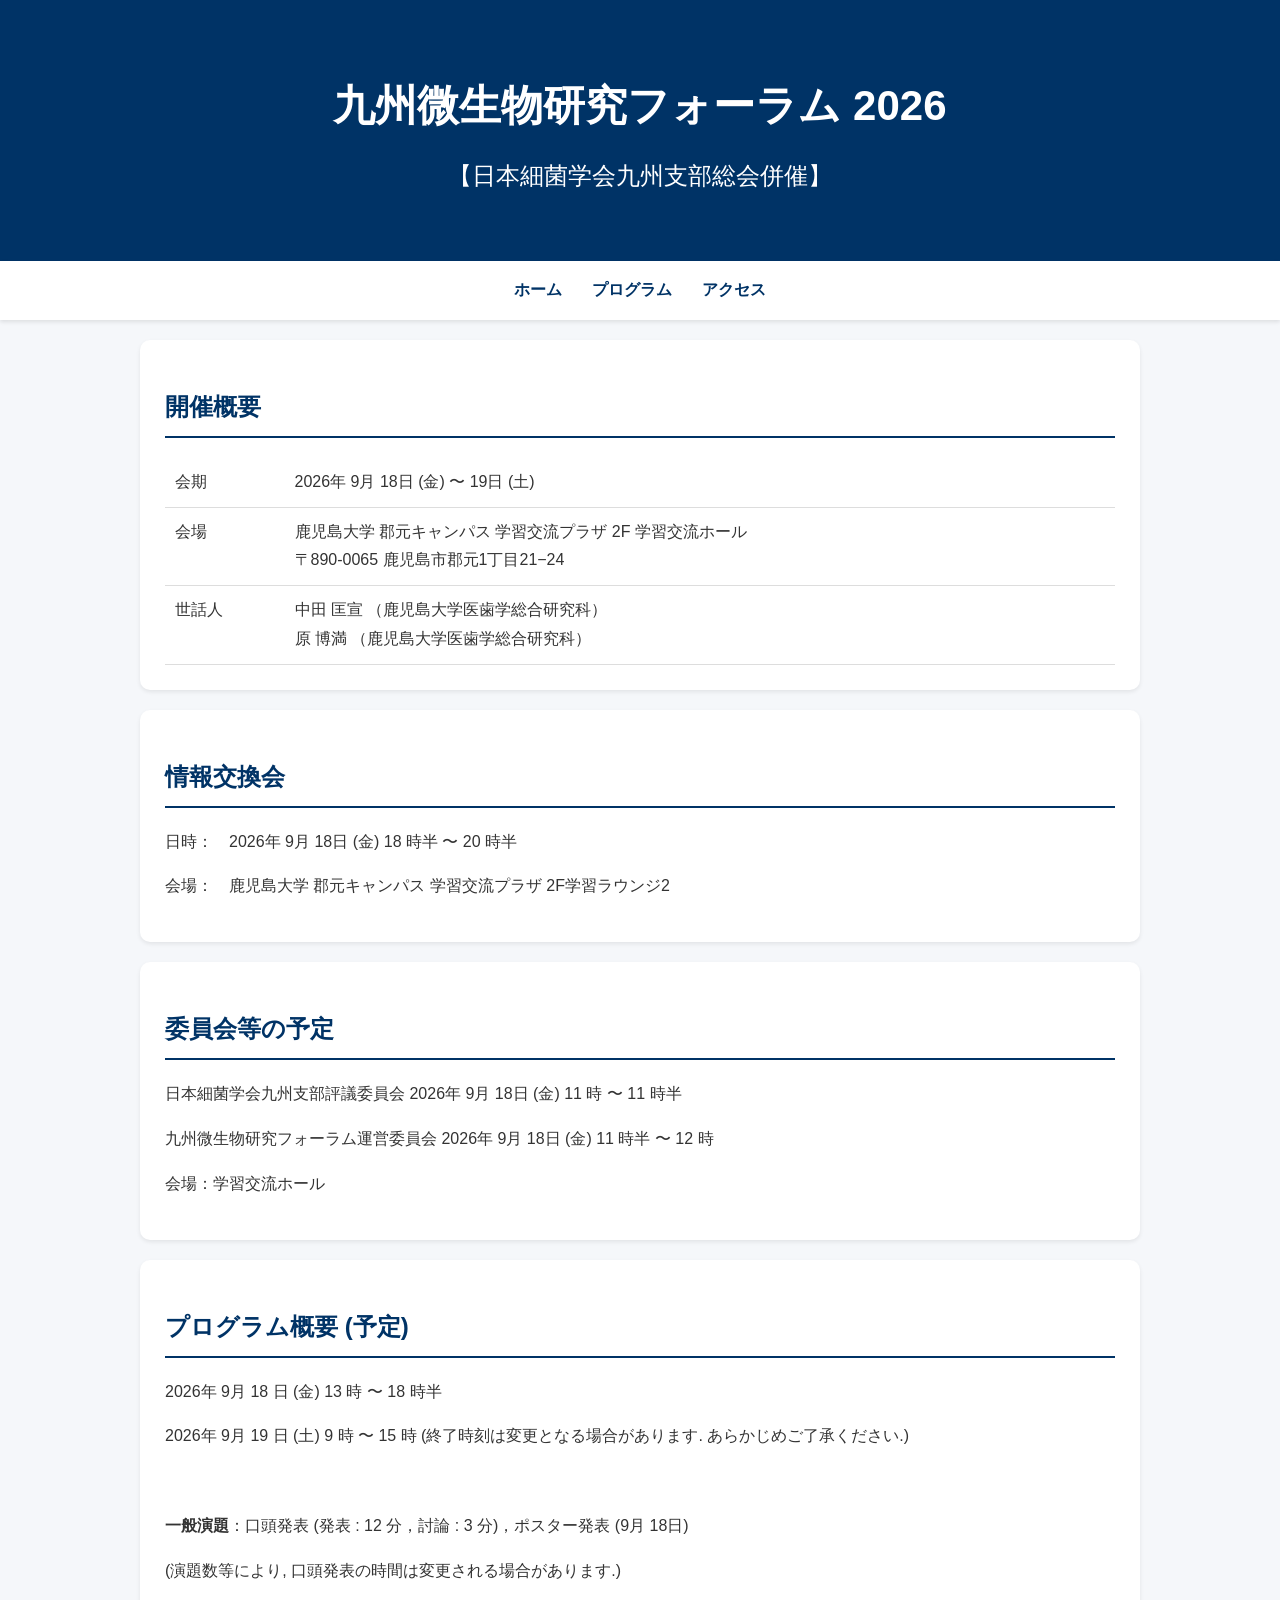
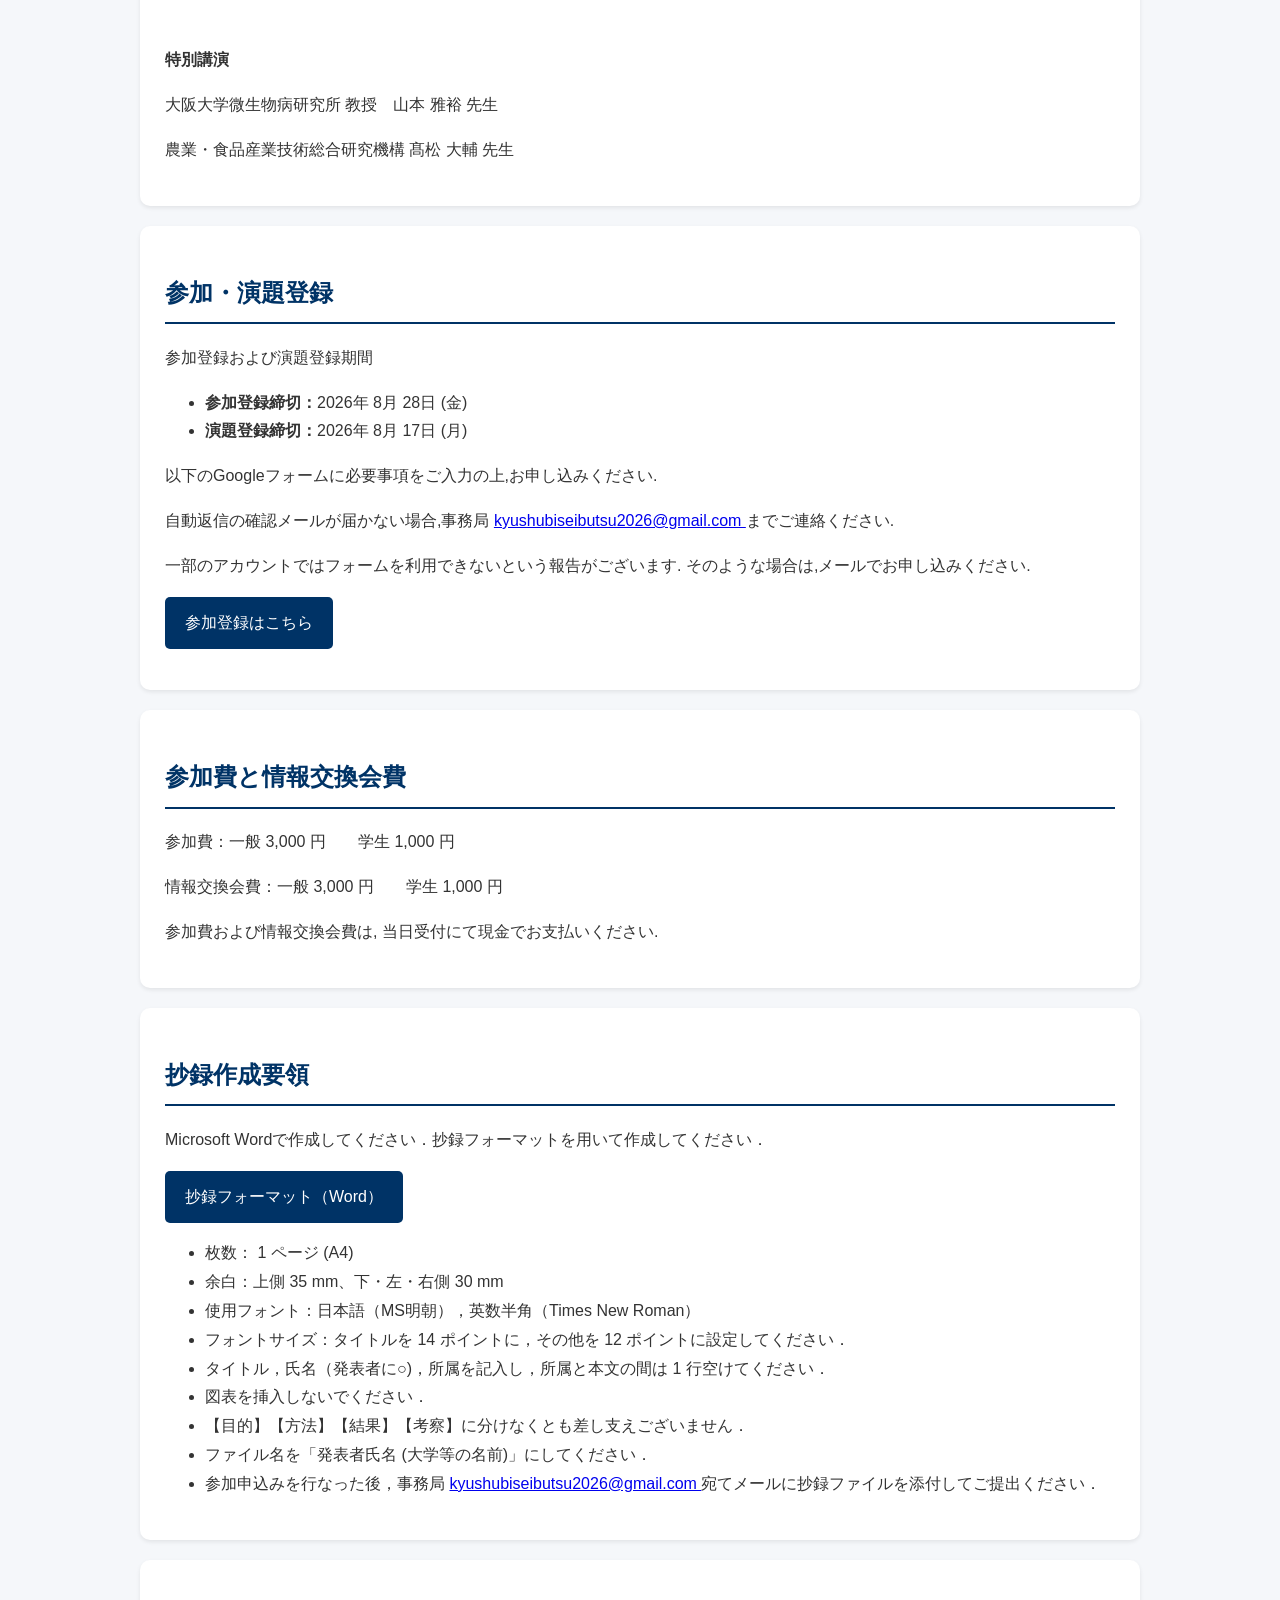
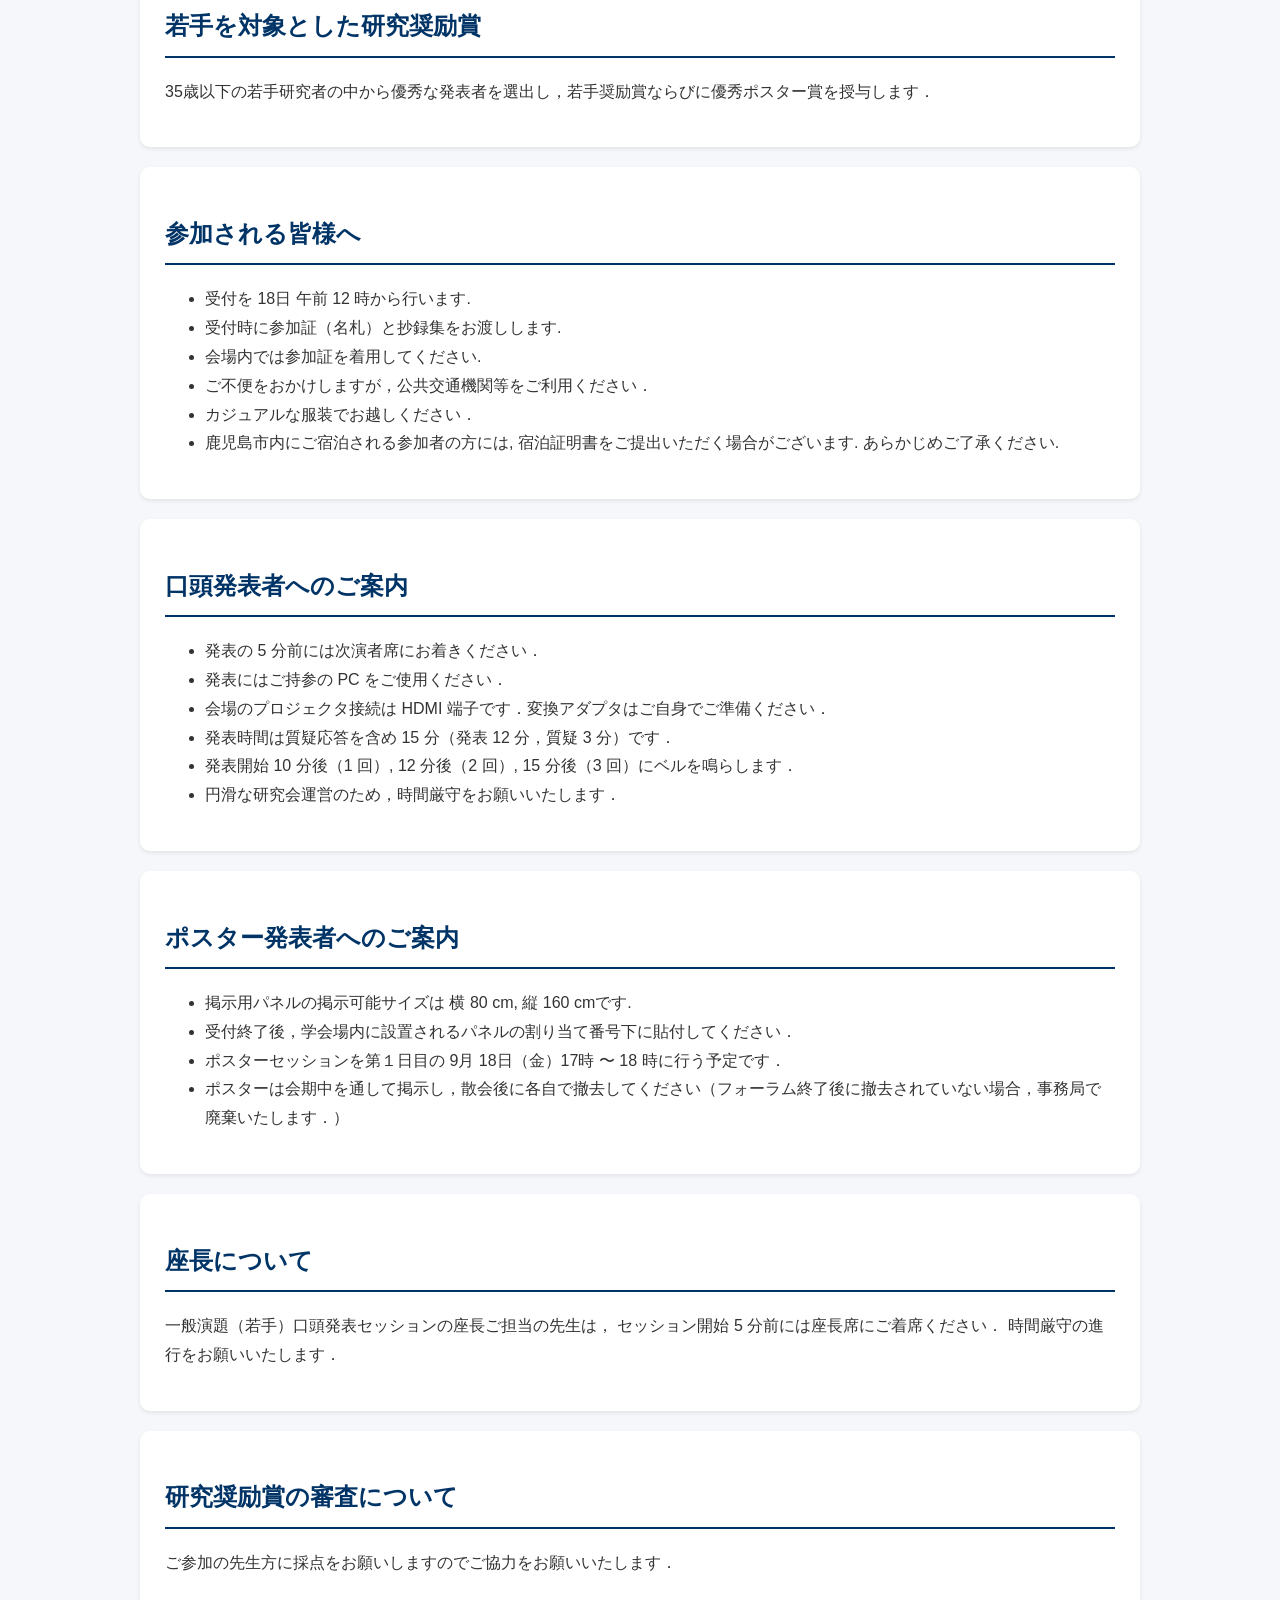
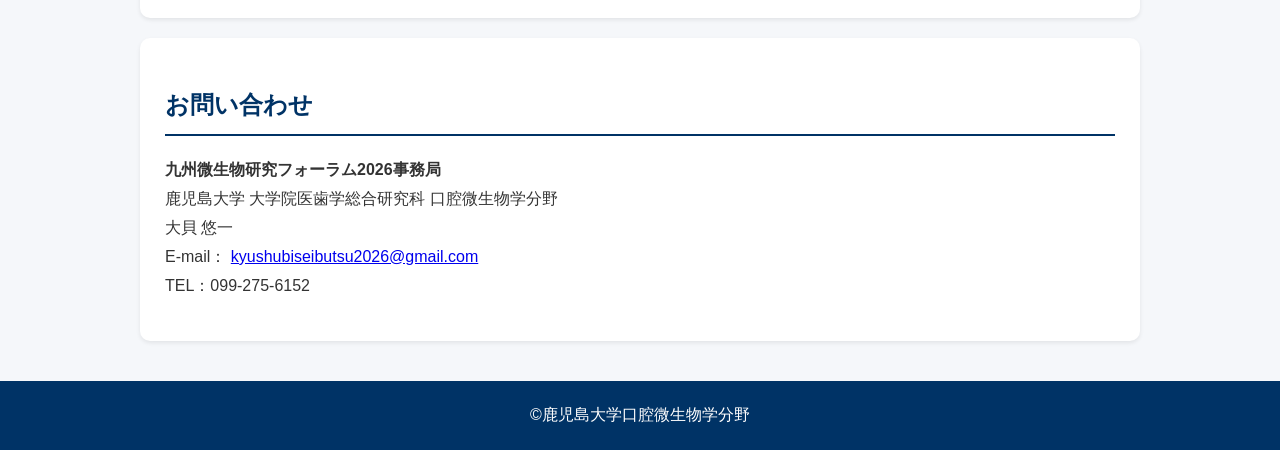
==== index.html @ f1954477 "Update index.html" ====
<!DOCTYPE html><html lang='ja'><head><meta charset='UTF-8'><meta name='viewport' content='width=device-width, initial-scale=1'><title>【九州微生物研究フォーラム 2026】</title><link rel='stylesheet' href='style.css'></head><body><header><h1>九州微生物研究フォーラム 2026</h1><p>【日本細菌学会九州支部総会併催】</p></header><nav><a href='index.html'>ホーム</a><a href="program.pdf" target="_blank">プログラム</a><a href="access.html">アクセス</a></nav><div class='container'><section><h2>開催概要</h2><table><tr><td>会期</td><td>2026年 9月 18日 (金) 〜 19日 (土)</td></tr><tr><td>会場</td><td>鹿児島大学 郡元キャンパス 学習交流プラザ 2F 学習交流ホール<br>
    〒890-0065 鹿児島市郡元1丁目21−24</td></tr><tr>
    <td>世話人</td>
    <td>
        中田 匡宣 （鹿児島大学医歯学総合研究科）<br>
        原 博満 （鹿児島大学医歯学総合研究科）
    </td>
</tr></table></section> 
    
        <section>

<h2>情報交換会</h2>

<p>日時：　2026年 9月 18日 (金) 18 時半 〜 20 時半<p>
<p>会場：　鹿児島大学 郡元キャンパス 学習交流プラザ 2F学習ラウンジ2<p>
</a>
</p>

</section>

    <section>

<h2>委員会等の予定</h2>

<p>⽇本細菌学会九州⽀部評議委員会		2026年 9月 18日 (金) 11 時 〜 11 時半<p>
<p>九州微⽣物研究フォーラム運営委員会	2026年 9月 18日 (金) 11 時半 〜 12 時<p>
<p>会場：学習交流ホール<p>
</a>
</p>

</section>
 <section>

<h2>プログラム概要 (予定)</h2>

<p>2026年 9月 18 日 (金) 13 時 〜 18 時半<p>
<p>2026年 9月 19 日 (土)  9 時 〜 15 時 (終了時刻は変更となる場合があります. あらかじめご了承ください.)<p>
<br>
<p><strong>一般演題</strong>：⼝頭発表 (発表 : 12 分，討論 : 3 分)，ポスター発表 (9月 18日)<p>
<p>(演題数等により, 口頭発表の時間は変更される場合があります.)<p>
<br>
<p><strong>特別講演</strong><p>
<p>大阪⼤学微生物病研究所 教授　山本 雅裕 先生<p>
<p>農業・食品産業技術総合研究機構 髙松 大輔 先生<p>

</a>
</p>

</section>
    
<section>

        
<h2>参加・演題登録</h2>

<p>
参加登録および演題登録期間
</p>

<ul>
<li><strong>参加登録締切：</strong>2026年 8月 28日 (金)</li>
<li><strong>演題登録締切：</strong>2026年 8月 17日 (月)</li>
</ul>
<p>以下のGoogleフォームに必要事項をご入力の上,お申し込みください.</p>

<p>
自動返信の確認メールが届かない場合,事務局
<a href="mailto:kyushubiseibutsu2026@gmail.com">
kyushubiseibutsu2026@gmail.com
</a>
までご連絡ください.
</p>

<p>
一部のアカウントではフォームを利用できないという報告がございます.
そのような場合は,メールでお申し込みください.
</p>

<p>
<a class="button"
href="https://docs.google.com/forms/d/e/1FAIpQLSeAjOQt9q2JdLHjwe0uo69I0bafRAkmYqGtOUrMyiqI8E81Ig/viewform?usp=header"
target="_blank">
参加登録はこちら
</a>

&nbsp;&nbsp;

</p>


</section>

     <section>

<h2>参加費と情報交換会費</h2>

<p>参加費：一般 3,000 円　　学生 1,000 円<p>
<p>情報交換会費：一般 3,000 円　　学生 1,000 円<p>
<p>参加費および情報交換会費は, 当日受付にて現金でお支払いください.<p>
</a>
</p>

</section>
          <section>

<h2>抄録作成要領</h2>

<p>
Microsoft Wordで作成してください．抄録フォーマットを用いて作成してください．
</p>
<a class="button"
href="Abstract.docx"
target="_blank">
抄録フォーマット（Word）
</a>
</p>
<ul>
<li>枚数： 1 ページ (A4)</li>
<li>余白：上側 35 mm、下・左・右側 30 mm</li>
<li>使用フォント：日本語（MS明朝），英数半角（Times New Roman）</li>
<li>フォントサイズ：タイトルを 14 ポイントに，その他を 12 ポイントに設定してください．</li>
<li>タイトル，氏名（発表者に○)，所属を記入し，所属と本文の間は 1 行空けてください．</li>
<li>図表を挿入しないでください．</li>
<li>【目的】【方法】【結果】【考察】に分けなくとも差し支えございません．</li>
<li>ファイル名を「発表者氏名 (大学等の名前)」にしてください．</li>
<li>参加申込みを行なった後，事務局 <a href="mailto:kyushubiseibutsu2026@gmail.com">
kyushubiseibutsu2026@gmail.com
</a> 宛てメールに抄録ファイルを添付してご提出ください．</li>
</ul>

</a>
</p>

</section>

      <section>
<h2>若手を対象とした研究奨励賞</h2>

<p>35歳以下の若手研究者の中から優秀な発表者を選出し，若手奨励賞ならびに優秀ポスター賞を授与します．<p>
</a>
</p>

</section>
<section>

<h2>参加される皆様へ</h2>

<ul>
<li>受付を 18日 午前 12 時から行います.</li>
<li>受付時に参加証（名札）と抄録集をお渡しします.</li>
<li>会場内では参加証を着用してください.</li>
<li>ご不便をおかけしますが，公共交通機関等をご利用ください．</li>
<li>カジュアルな服装でお越しください．</li>
<li>鹿児島市内にご宿泊される参加者の方には, 宿泊証明書をご提出いただく場合がございます. あらかじめご了承ください.</li>
</ul>

</section>   

<section>

<h2>口頭発表者へのご案内</h2>

<ul>
<li>発表の 5 分前には次演者席にお着きください．</li>
<li>発表にはご持参の PC をご使用ください．</li>
<li>会場のプロジェクタ接続は HDMI 端子です．変換アダプタはご自身でご準備ください．</li>
<li>発表時間は質疑応答を含め 15 分（発表 12 分，質疑 3 分）です．</li>
<li>発表開始 10 分後（1 回）, 12 分後（2 回）, 15 分後（3 回）にベルを鳴らします．</li>
<li>円滑な研究会運営のため，時間厳守をお願いいたします．</li>
</ul>

</section> 
    
<section>

<h2>ポスター発表者へのご案内</h2>

<ul>
<li>掲示用パネルの掲示可能サイズは 横 80 cm, 縦 160 cmです.</li>
<li>受付終了後，学会場内に設置されるパネルの割り当て番号下に貼付してください．</li>
<li>ポスターセッションを第１日目の 9月 18日（金）17時 〜 18 時に行う予定です．</li>
<li>ポスターは会期中を通して掲示し，散会後に各自で撤去してください（フォーラム終了後に撤去されていない場合，事務局で廃棄いたします．）</li>
</ul>

</section> 
  <section>
<h2>座長について</h2>

<p>一般演題（若手）口頭発表セッションの座長ご担当の先生は，
セッション開始 5 分前には座長席にご着席ください．
時間厳守の進行をお願いいたします．
<p>
</a>
</p>   
</section>
    
<section>
<h2>研究奨励賞の審査について</h2>

<p>ご参加の先生方に採点をお願いしますのでご協力をお願いいたします．
<p>
</a>
</p>   
</section>

<section>
<h2>お問い合わせ</h2>

<p>
<strong>九州微生物研究フォーラム2026事務局</strong><br>
鹿児島大学 大学院医歯学総合研究科 口腔微生物学分野<br>
大貝 悠一<br>
E-mail：
<a href="mailto:kyushubiseibutsu2026@gmail.com">
kyushubiseibutsu2026@gmail.com
</a><br>
TEL：099-275-6152
</p>

</section>
</p></section></div><footer>©鹿児島大学口腔微生物学分野</footer></body></html>
---- style.css ----
body{
    font-family: "Yu Gothic", sans-serif;
    margin:0;
    background:#f5f7fa;
    color:#333;
    line-height:1.8;
}
header{background:#003366;color:white;padding:40px 20px;text-align:center;}
header h1{
    font-size:42px;
    margin-bottom:10px;
}

header p{
    font-size:24px;
    margin-top:0;
}
nav{background:white;text-align:center;padding:15px;box-shadow:0 2px 4px rgba(0,0,0,0.1);}
nav a{margin:0 15px;text-decoration:none;color:#003366;font-weight:bold;}
.container{max-width:1000px;margin:auto;padding:20px;}
section{background:white;padding:25px;margin-bottom:20px;border-radius:10px;box-shadow:0 2px 4px rgba(0,0,0,0.08);}
h2{color:#003366;border-bottom:2px solid #003366;padding-bottom:8px;}
.button{display:inline-block;background:#003366;color:white;padding:12px 20px;text-decoration:none;border-radius:5px;}
table{width:100%;border-collapse:collapse;}
td{padding:10px;border-bottom:1px solid #ddd;vertical-align: top;}
footer{background:#003366;color:white;text-align:center;padding:20px;}
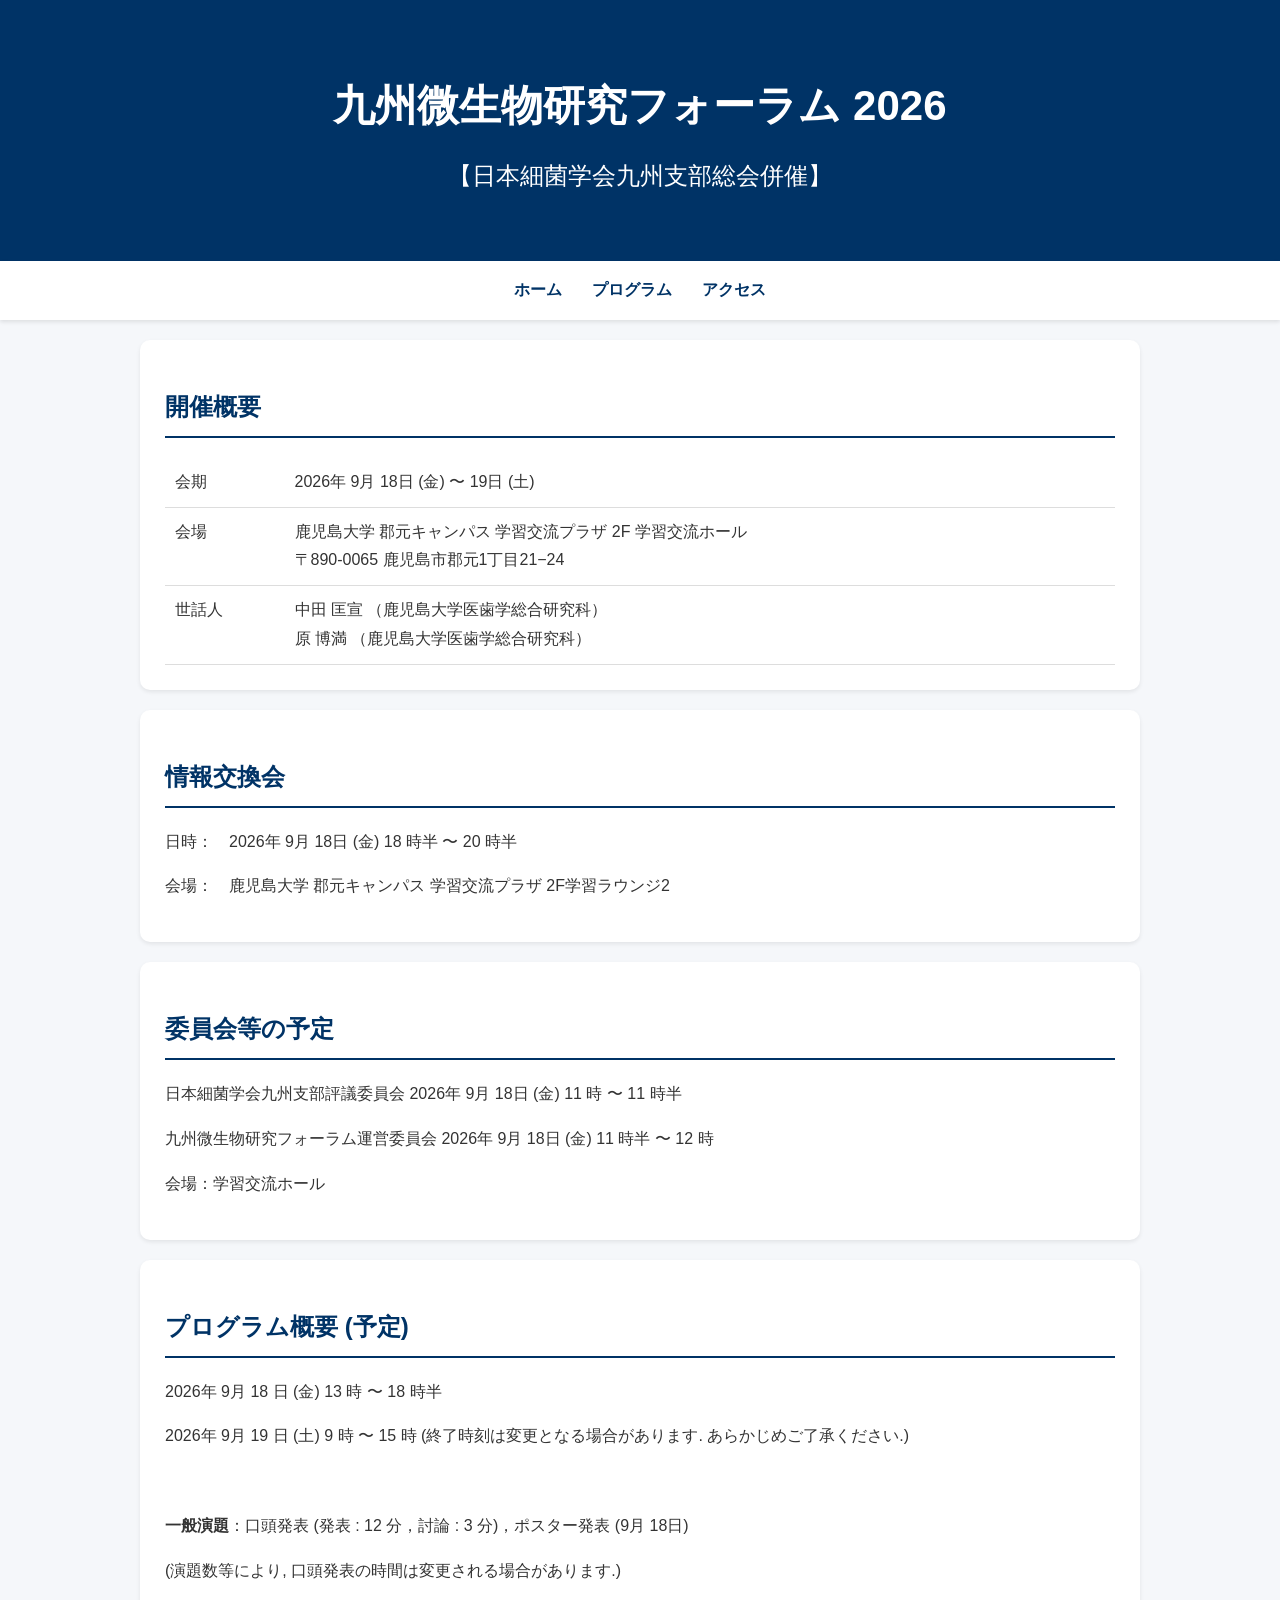
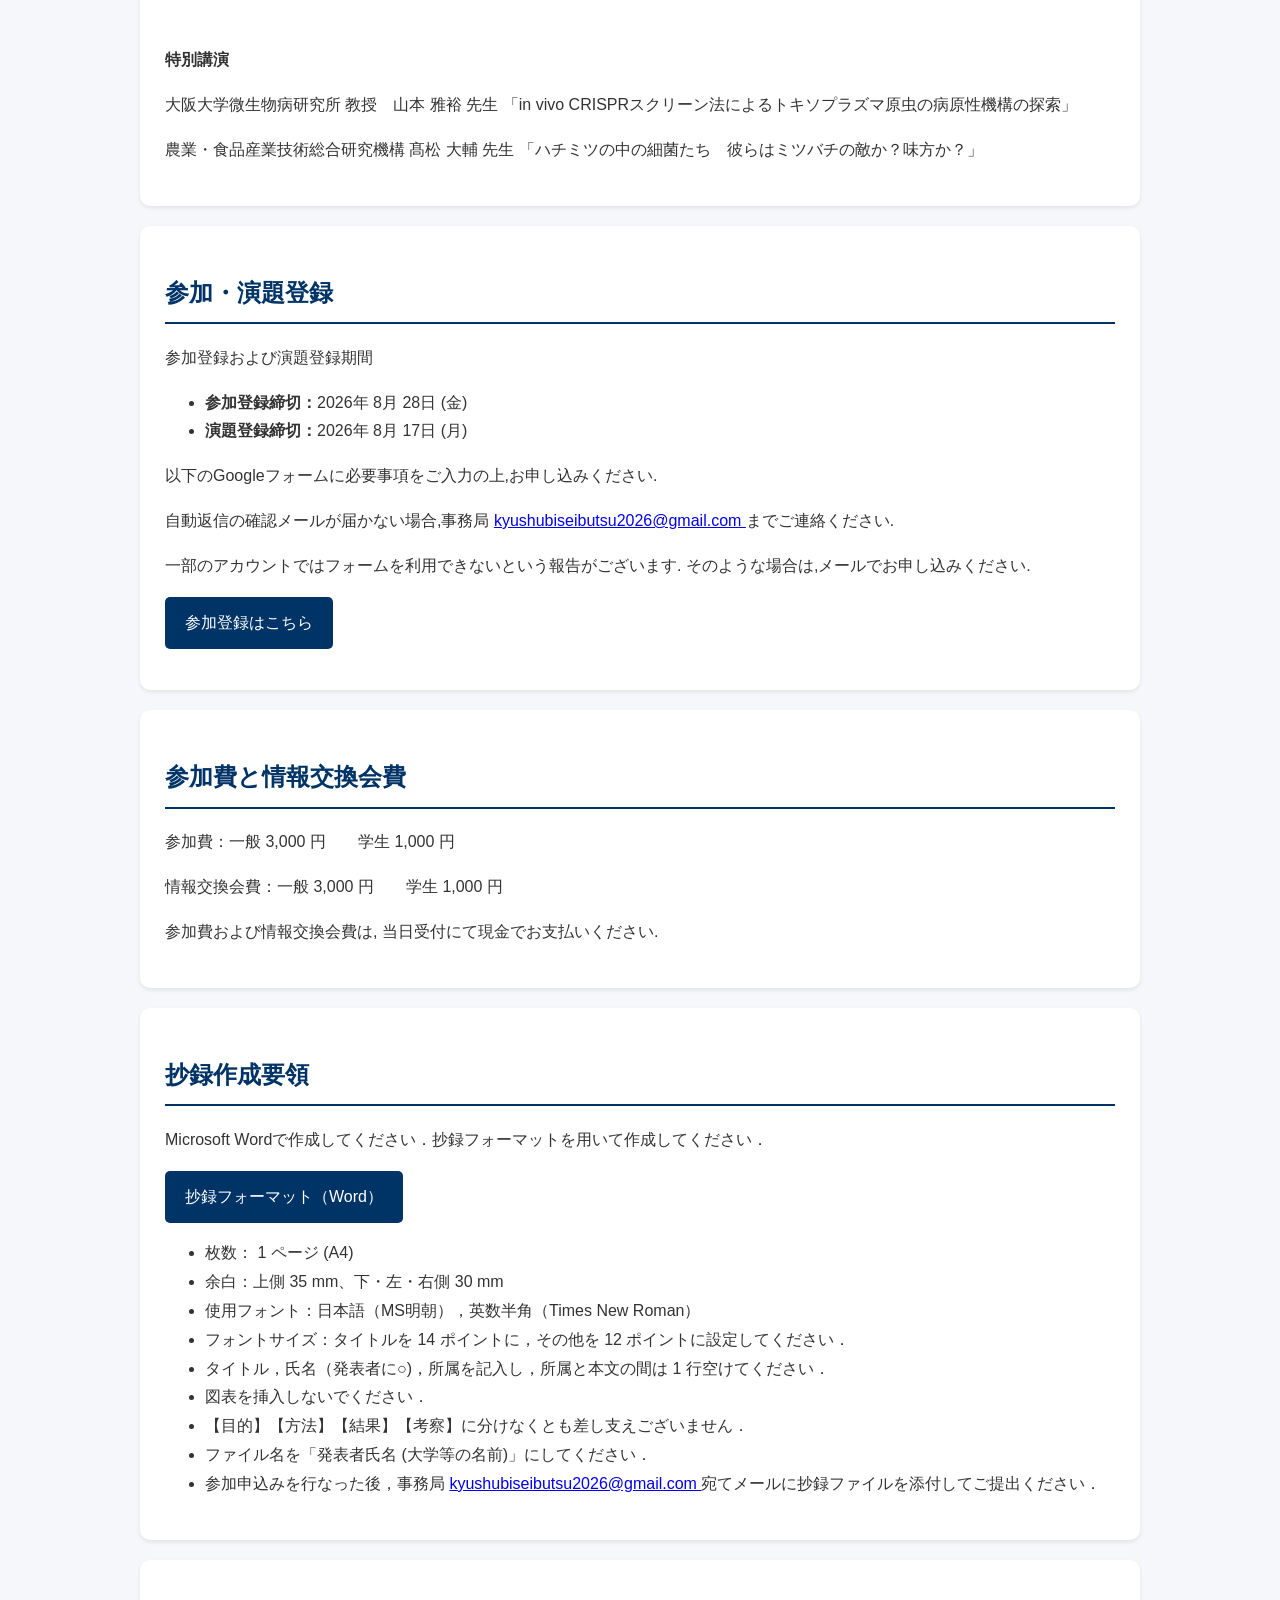
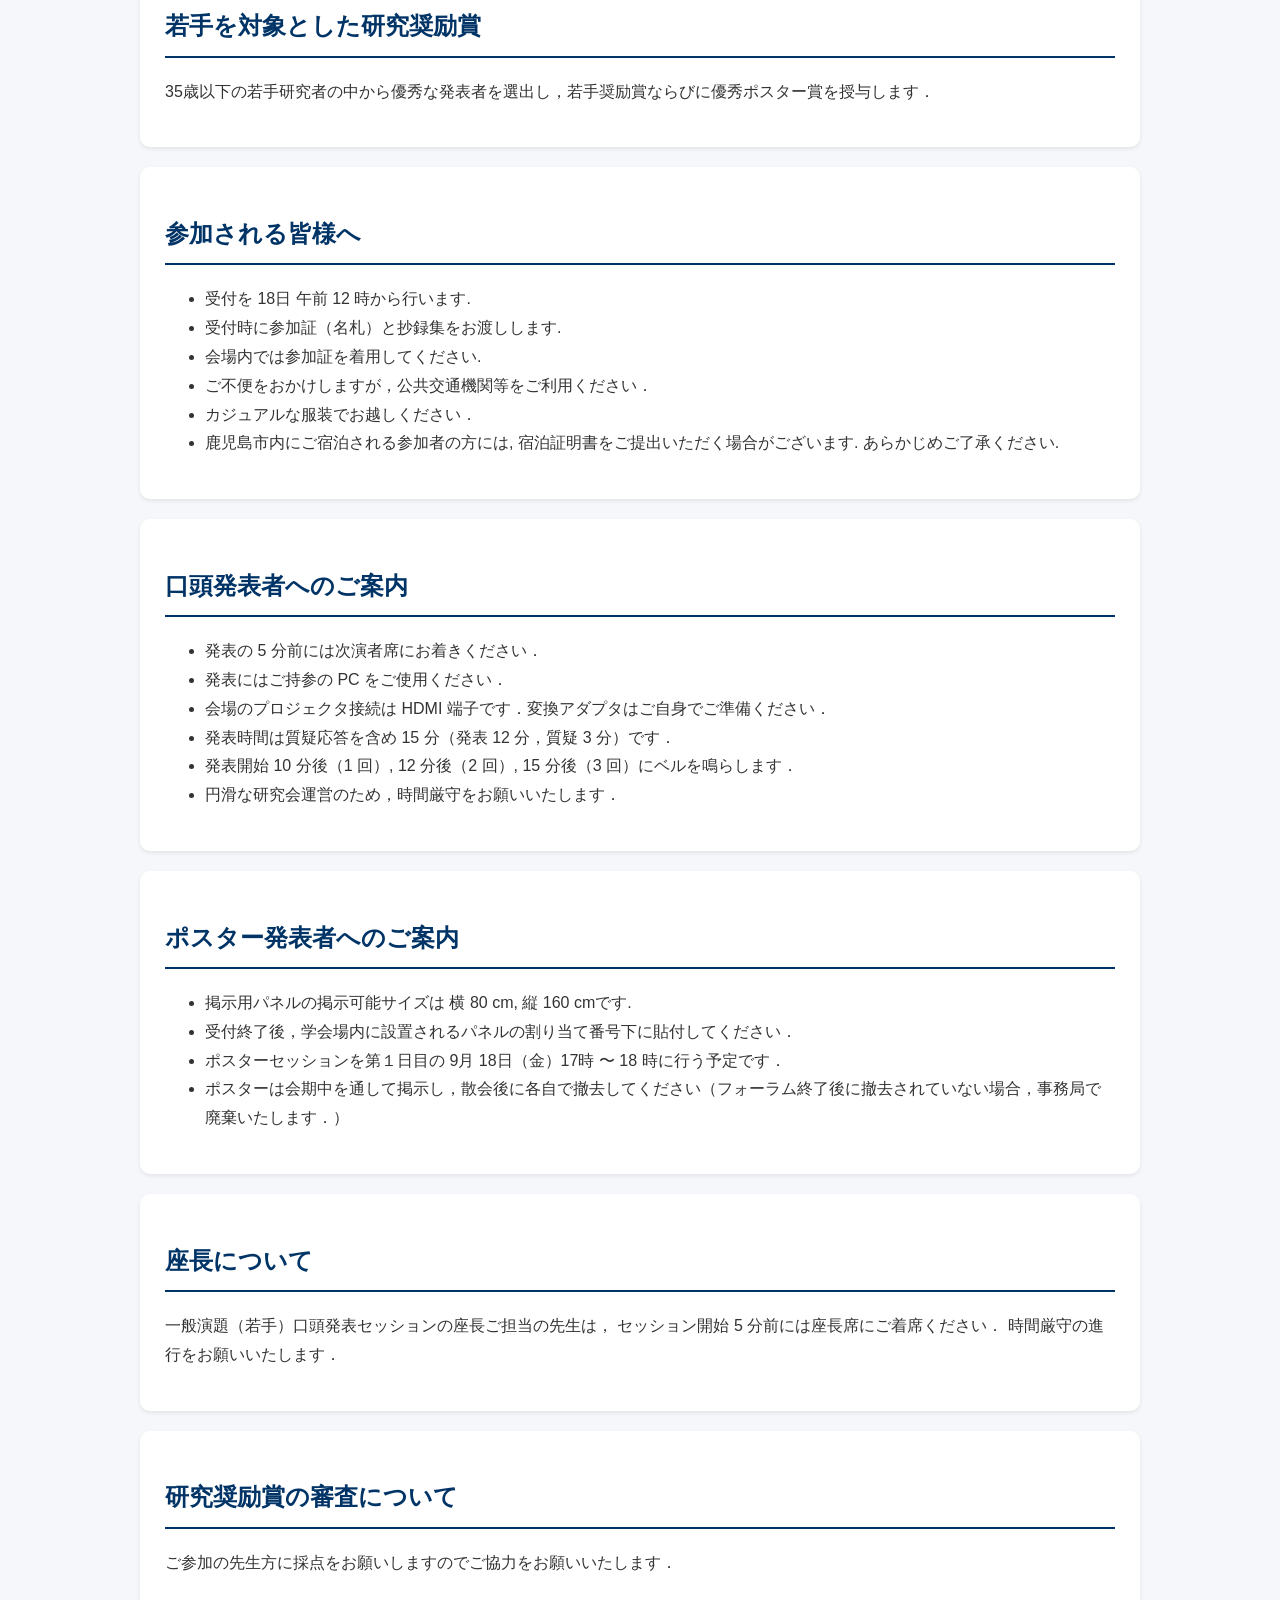
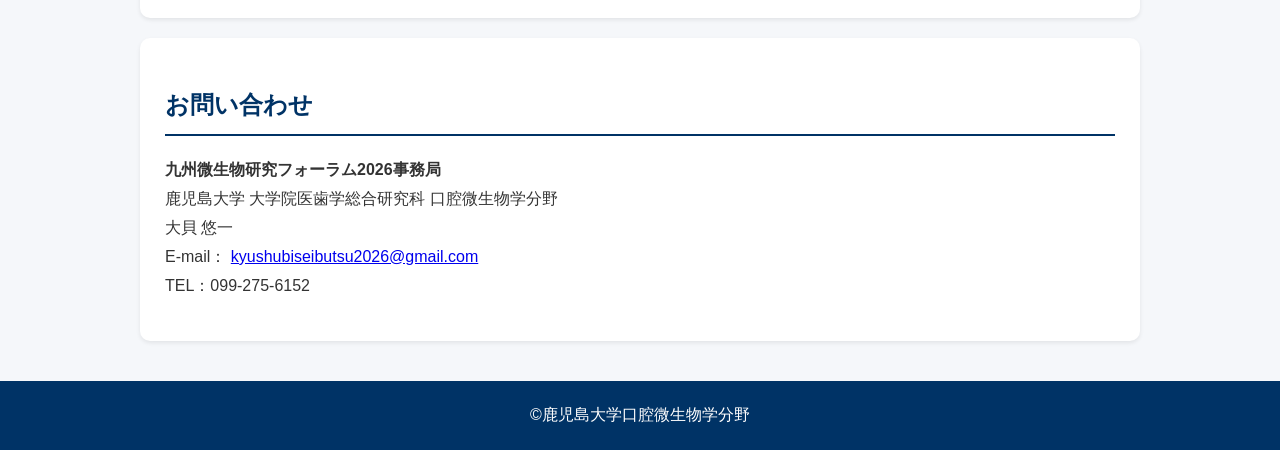
==== commit c618b546: "Update index.html" ====
--- a/index.html
+++ b/index.html
@@ -40,8 +40,8 @@
 <p>(演題数等により, 口頭発表の時間は変更される場合があります.)<p>
 <br>
 <p><strong>特別講演</strong><p>
-<p>大阪⼤学微生物病研究所 教授　山本 雅裕 先生<p>
-<p>農業・食品産業技術総合研究機構 髙松 大輔 先生<p>
+<p>大阪⼤学微生物病研究所 教授　山本 雅裕 先生 「in vivo CRISPRスクリーン法によるトキソプラズマ原虫の病原性機構の探索」<p>
+<p>農業・食品産業技術総合研究機構 髙松 大輔 先生 「ハチミツの中の細菌たち　彼らはミツバチの敵か？味方か？」<p>
 
 </a>
 </p>
@@ -93,7 +93,7 @@
      <section>
 
 <h2>参加費と情報交換会費</h2>
-
+         
 <p>参加費：一般 3,000 円　　学生 1,000 円<p>
 <p>情報交換会費：一般 3,000 円　　学生 1,000 円<p>
 <p>参加費および情報交換会費は, 当日受付にて現金でお支払いください.<p>
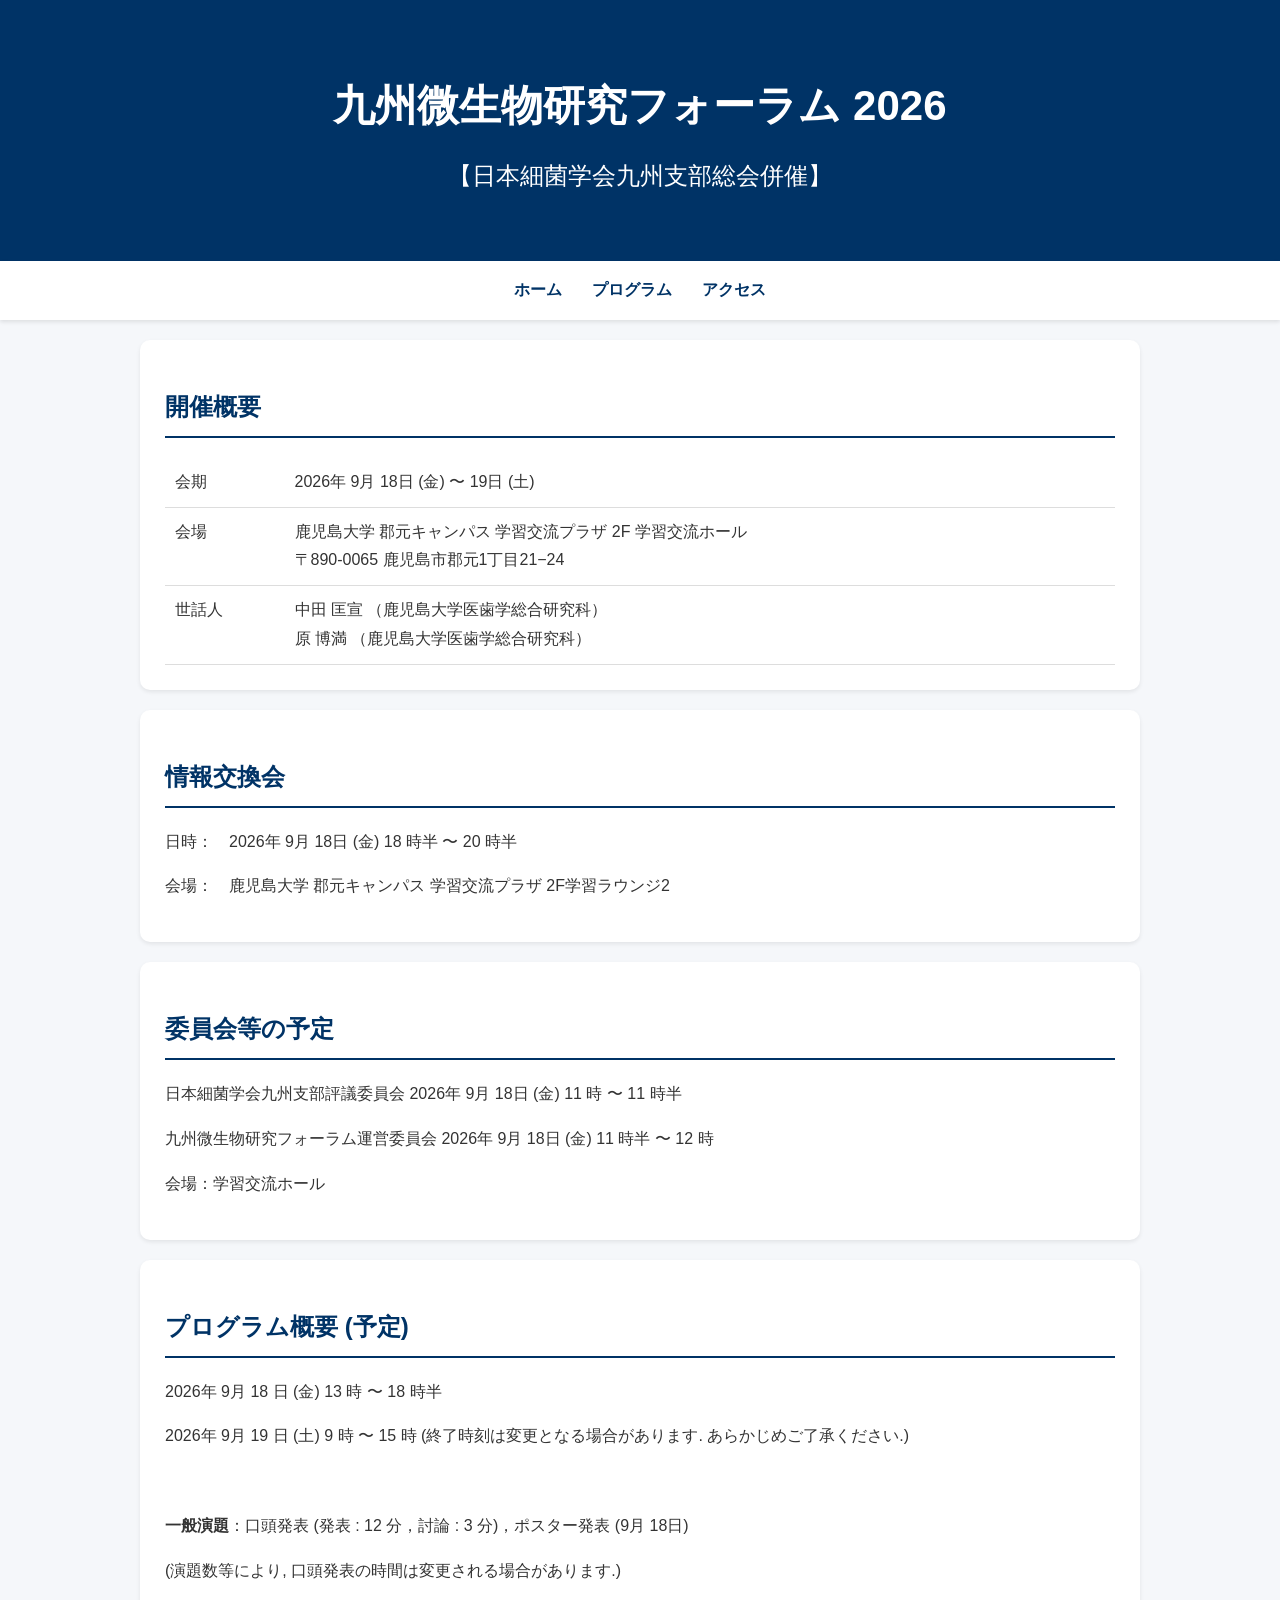
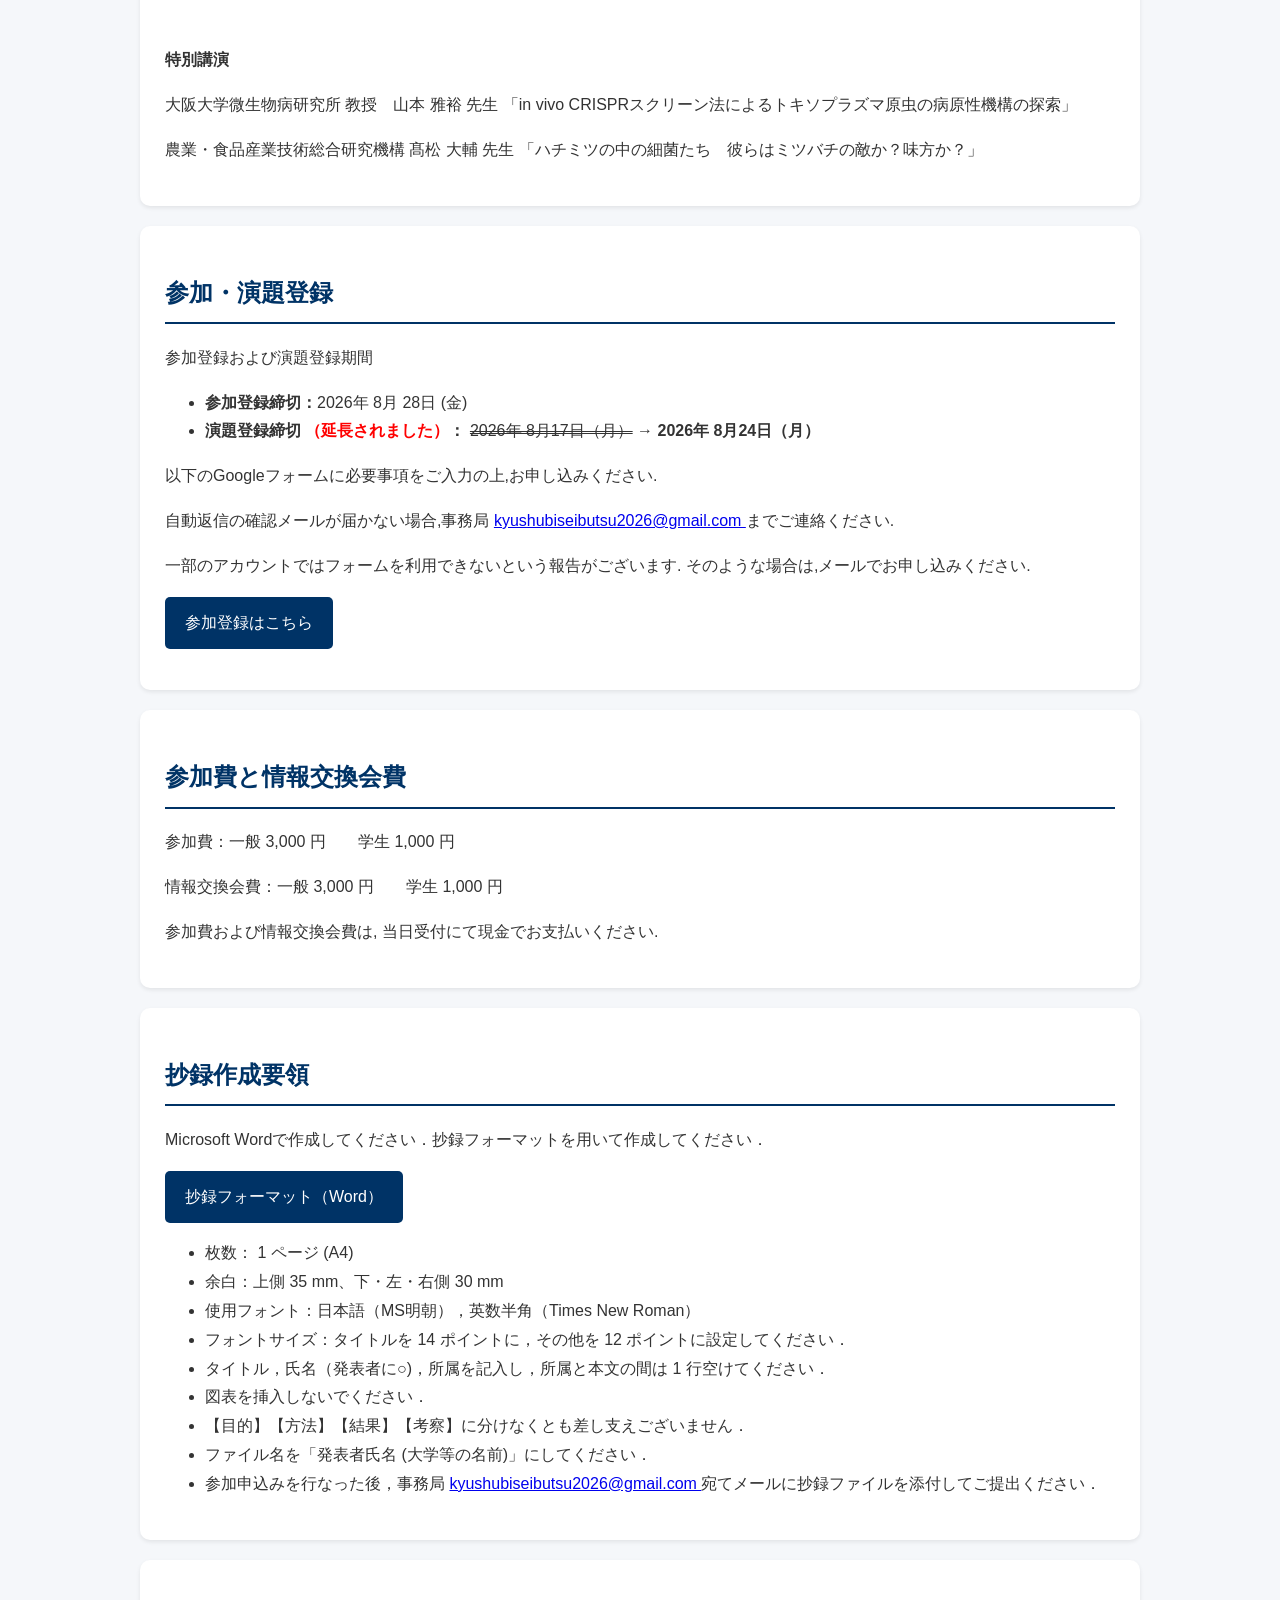
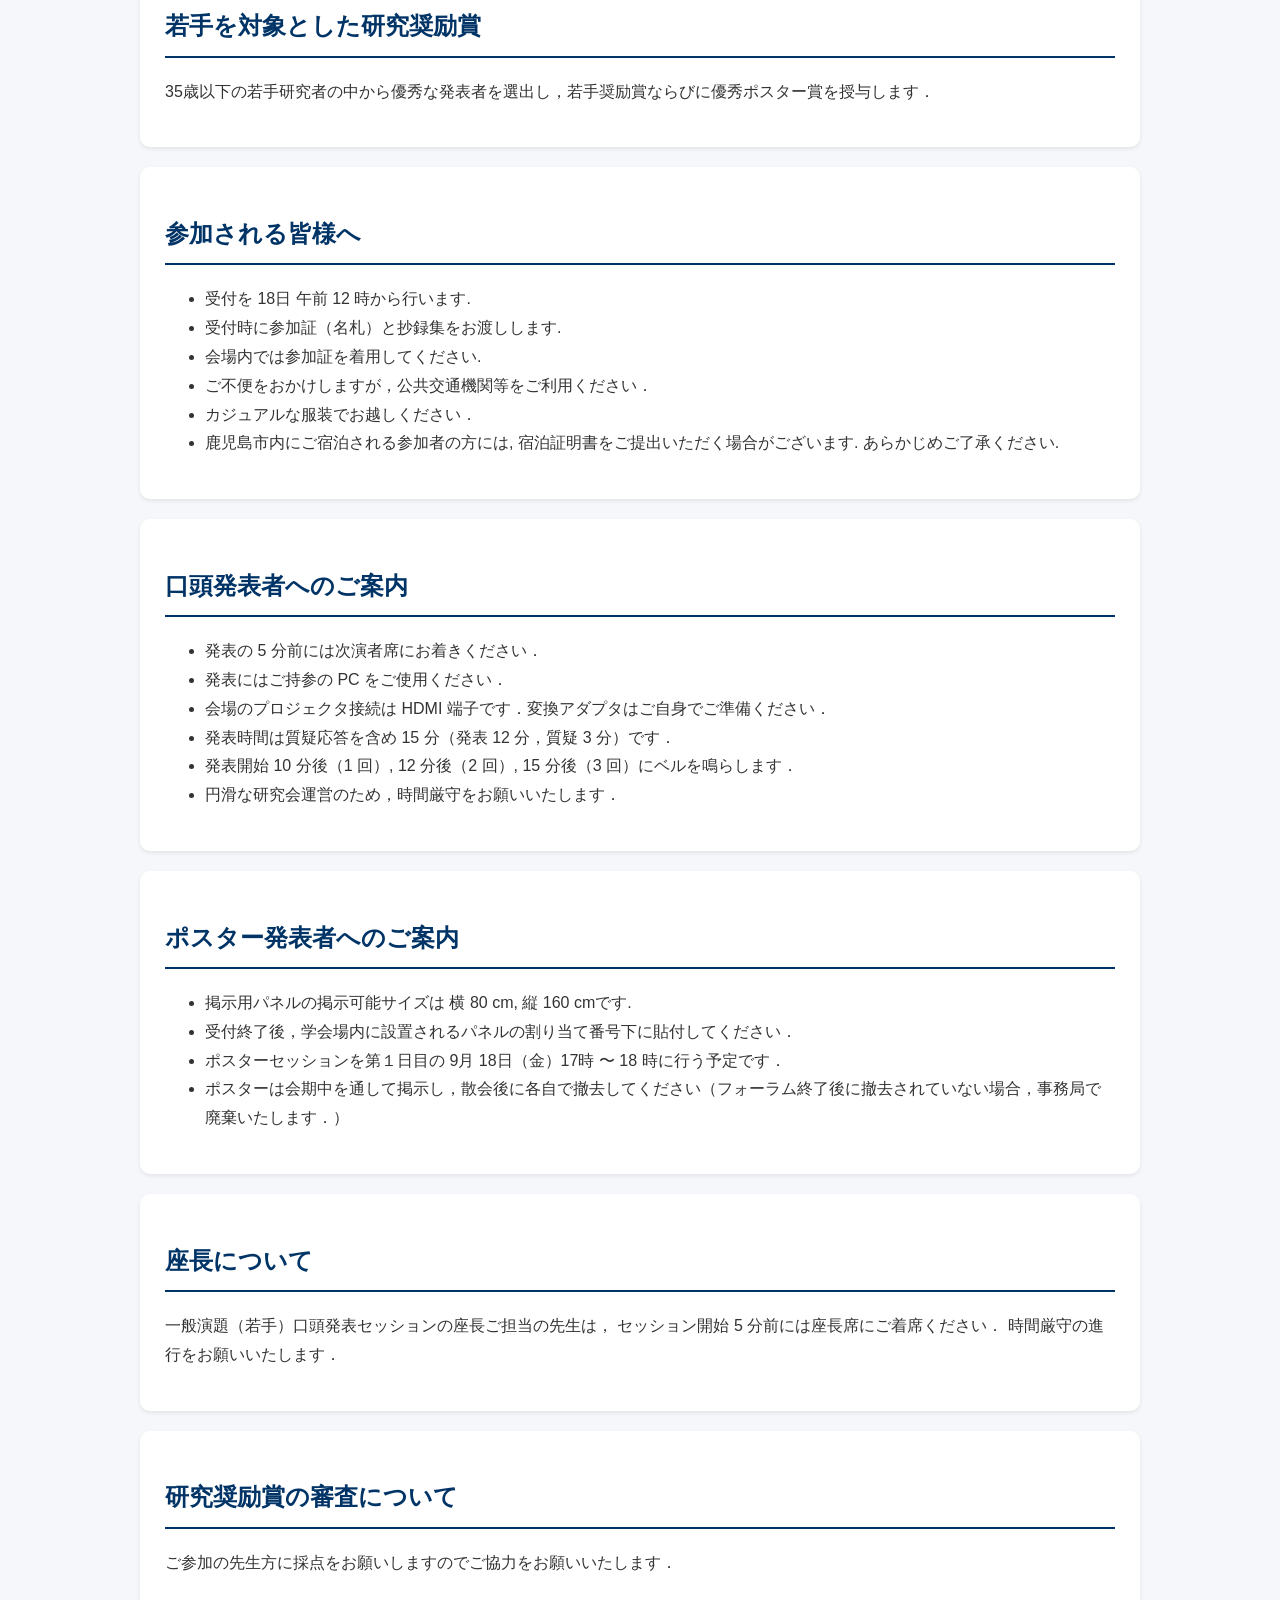
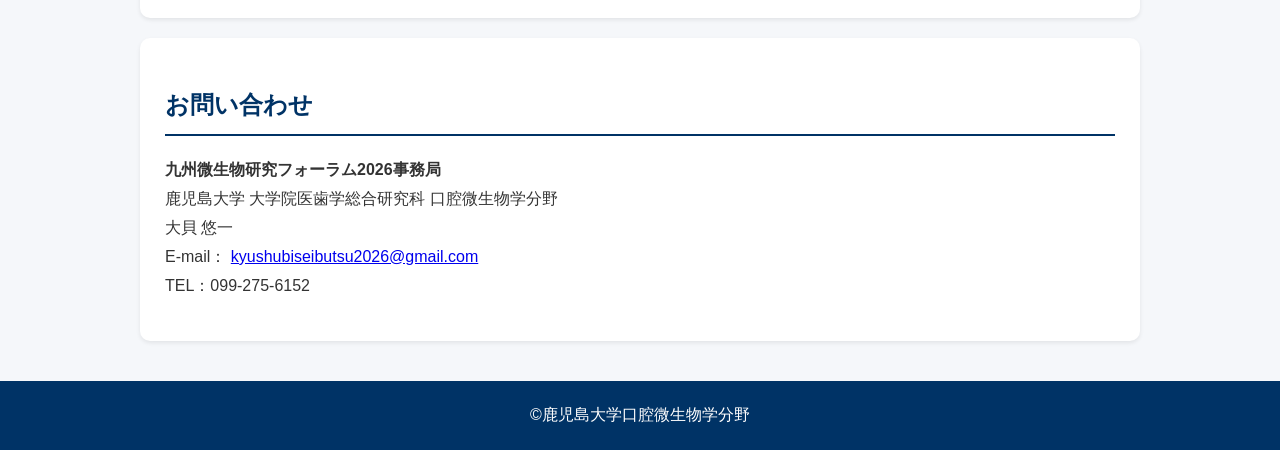
==== commit eb2ec787: "Update index.html" ====
--- a/index.html
+++ b/index.html
@@ -59,7 +59,12 @@
 
 <ul>
 <li><strong>参加登録締切：</strong>2026年 8月 28日 (金)</li>
-<li><strong>演題登録締切：</strong>2026年 8月 17日 (月)</li>
+<li>
+<strong>演題登録締切
+<span style="color:red;">（延長されました）</span>：</strong>
+<span style="text-decoration: line-through double;">2026年 8月17日（月）</span>
+→ <strong>2026年 8月24日（月）</strong>
+</li>
 </ul>
 <p>以下のGoogleフォームに必要事項をご入力の上,お申し込みください.</p>
 
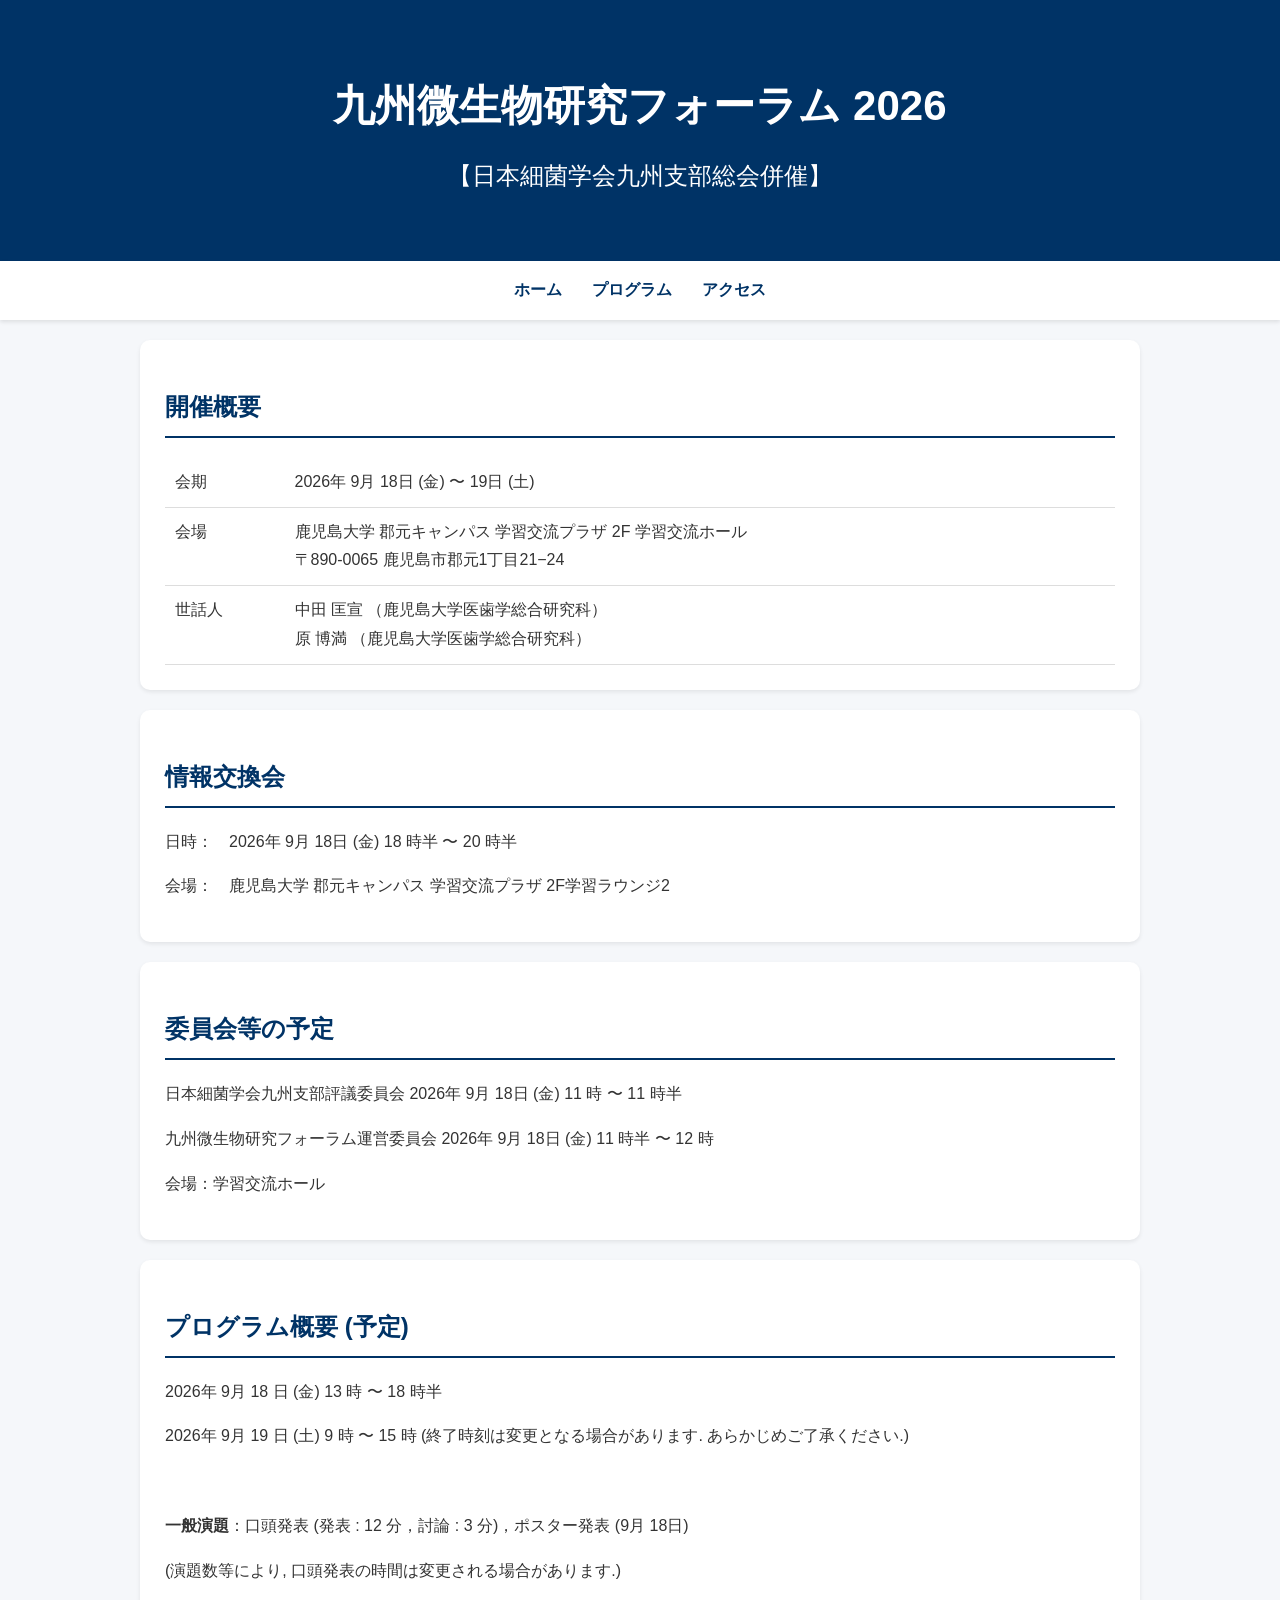
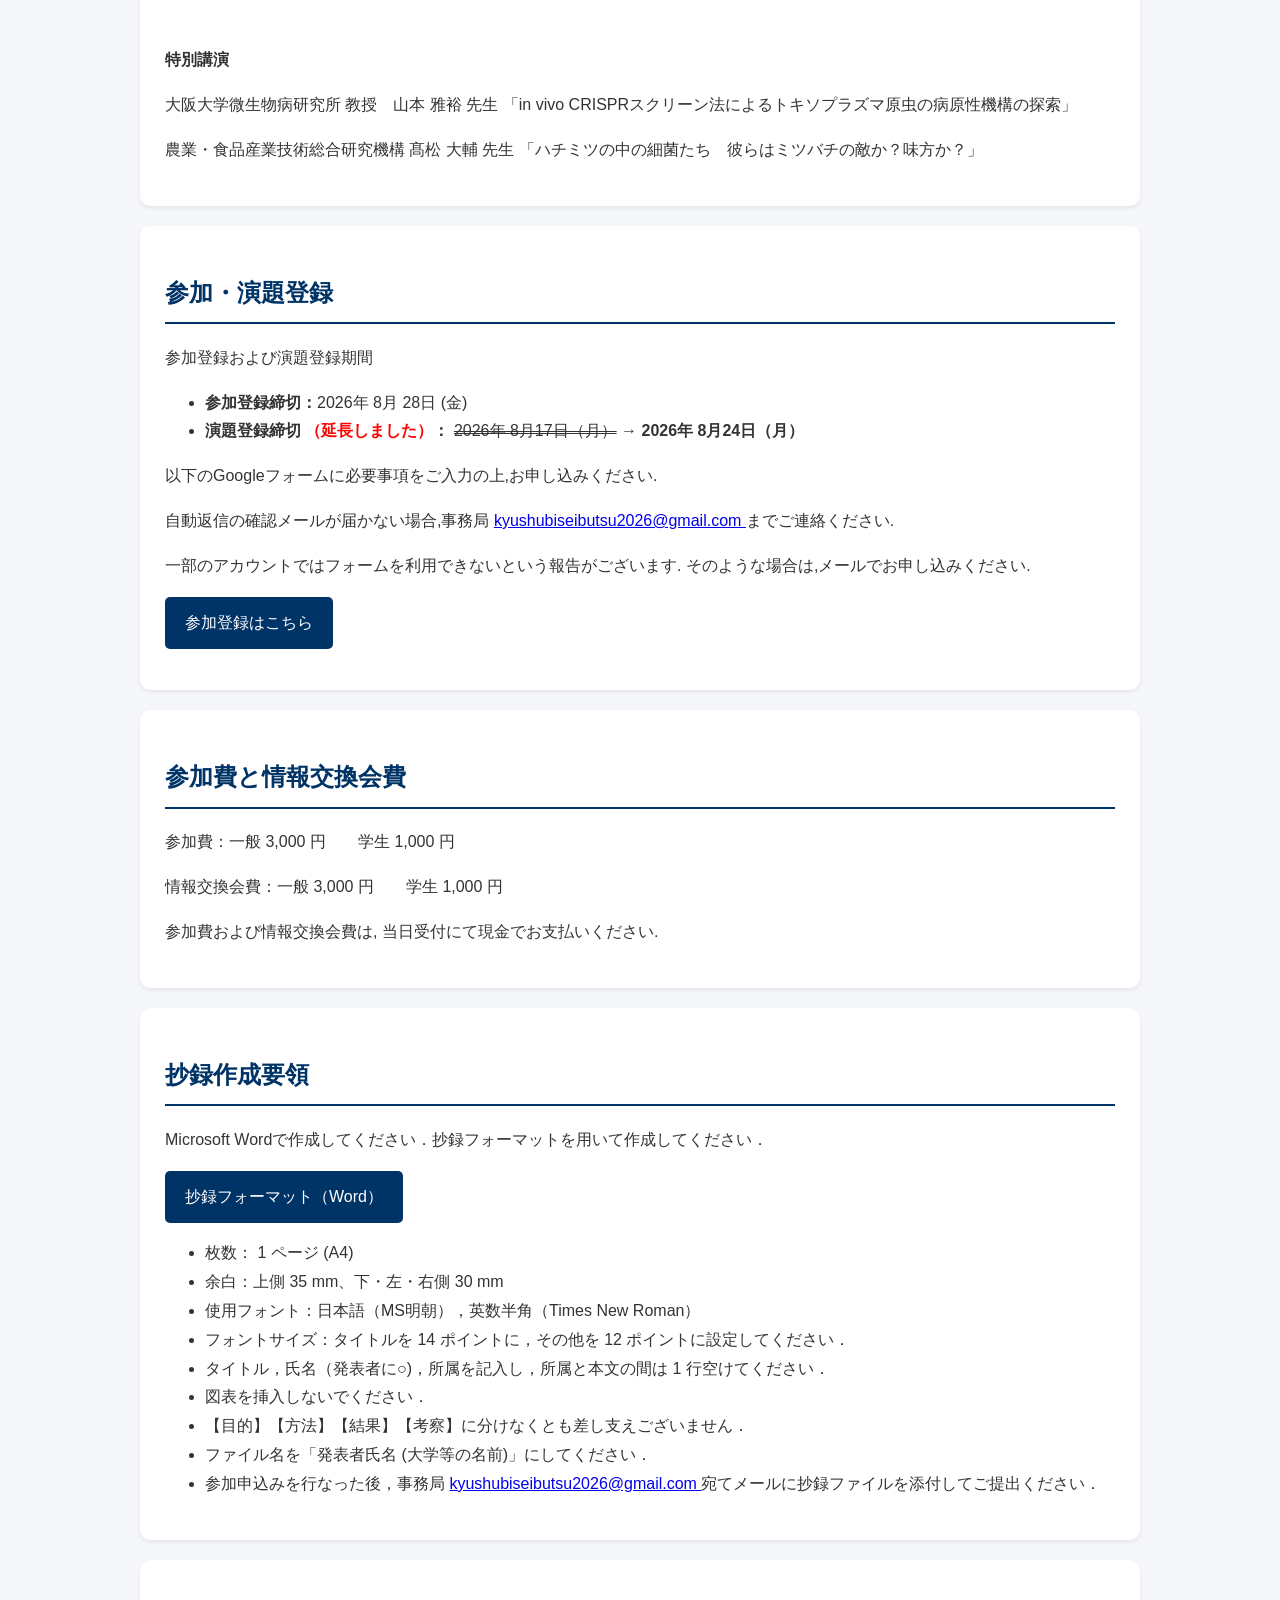
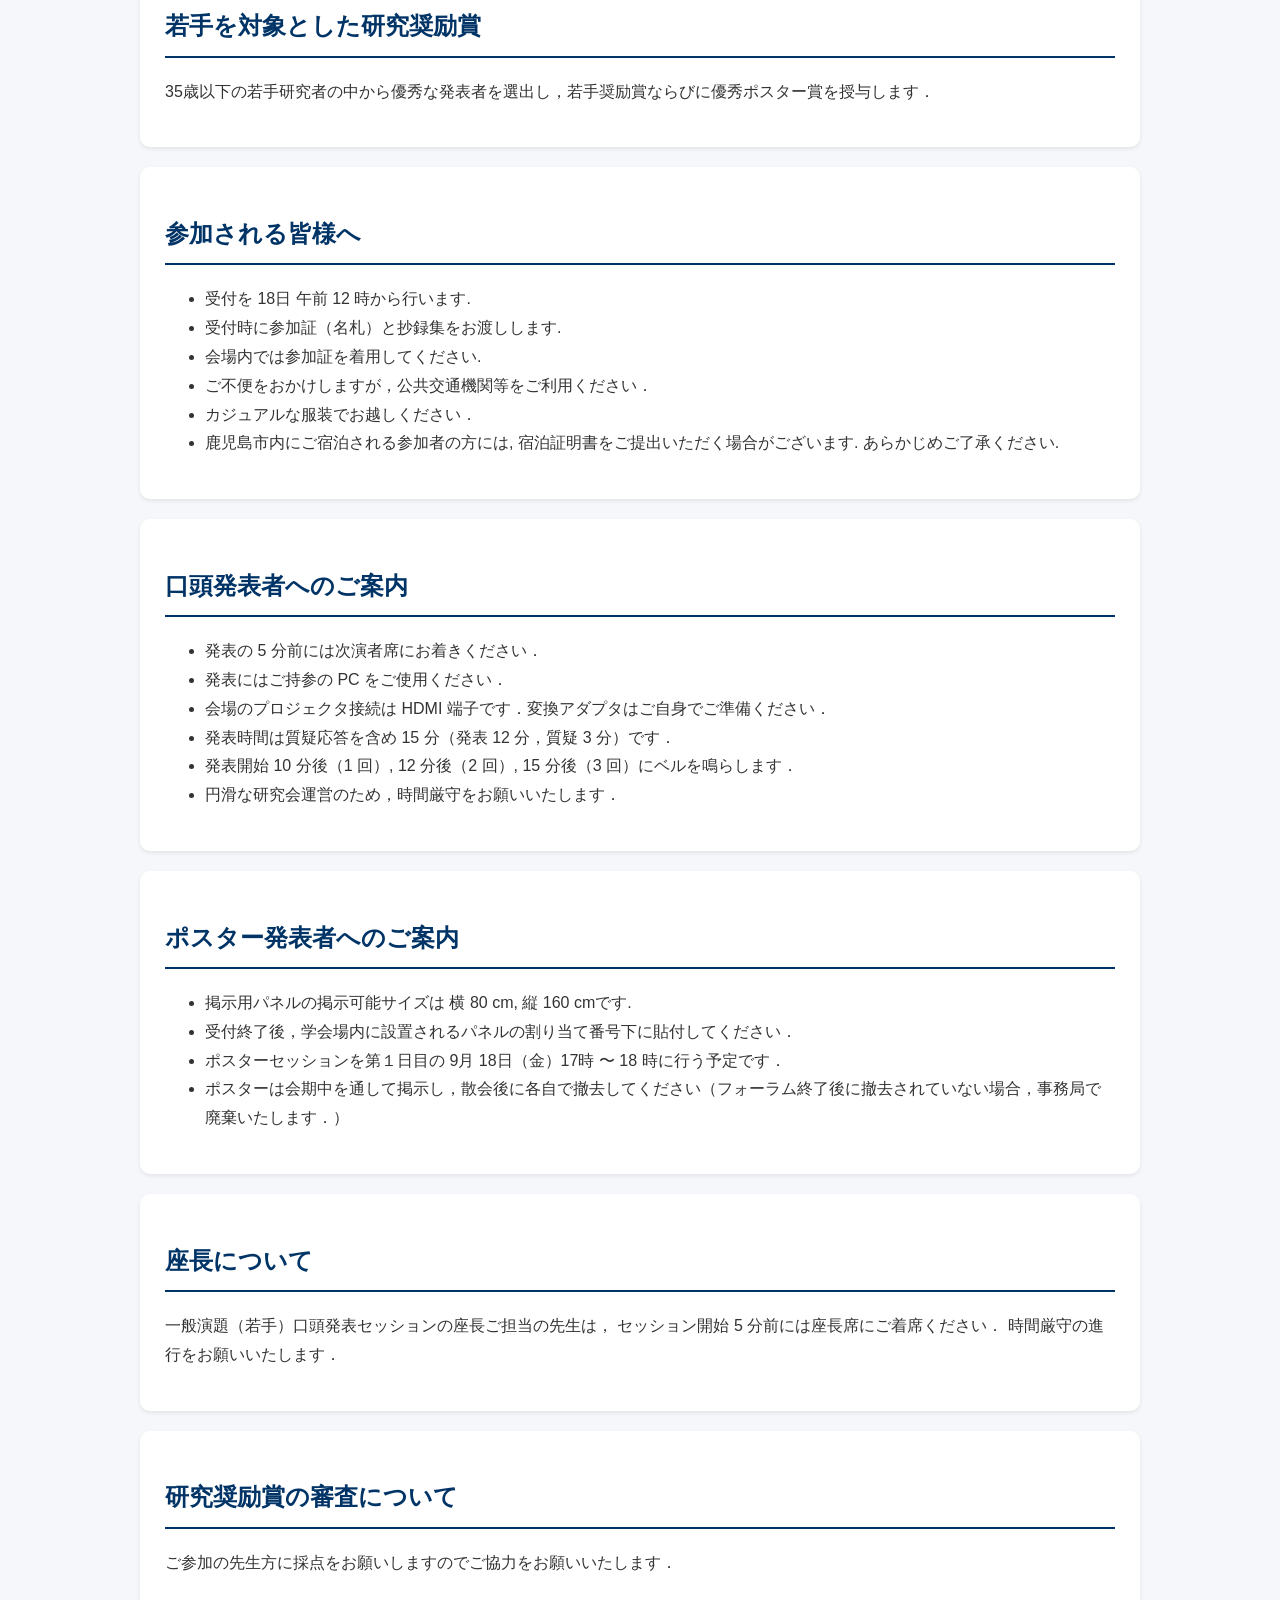
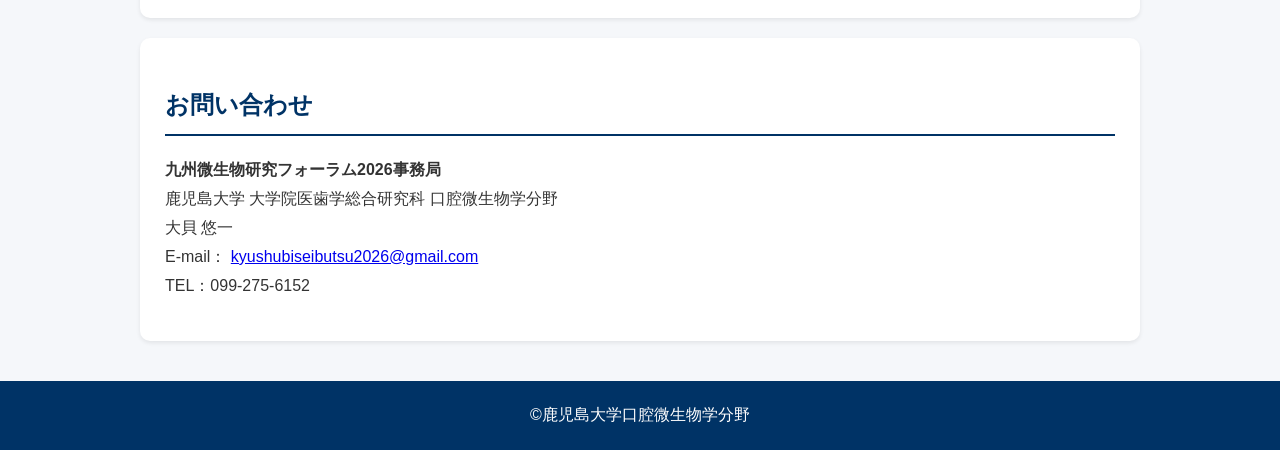
==== commit e3d8d4cc: "Update index.html" ====
--- a/index.html
+++ b/index.html
@@ -61,7 +61,7 @@
 <li><strong>参加登録締切：</strong>2026年 8月 28日 (金)</li>
 <li>
 <strong>演題登録締切
-<span style="color:red;">（延長されました）</span>：</strong>
+<span style="color:red;">（延長しました）</span>：</strong>
 <span style="text-decoration: line-through double;">2026年 8月17日（月）</span>
 → <strong>2026年 8月24日（月）</strong>
 </li>
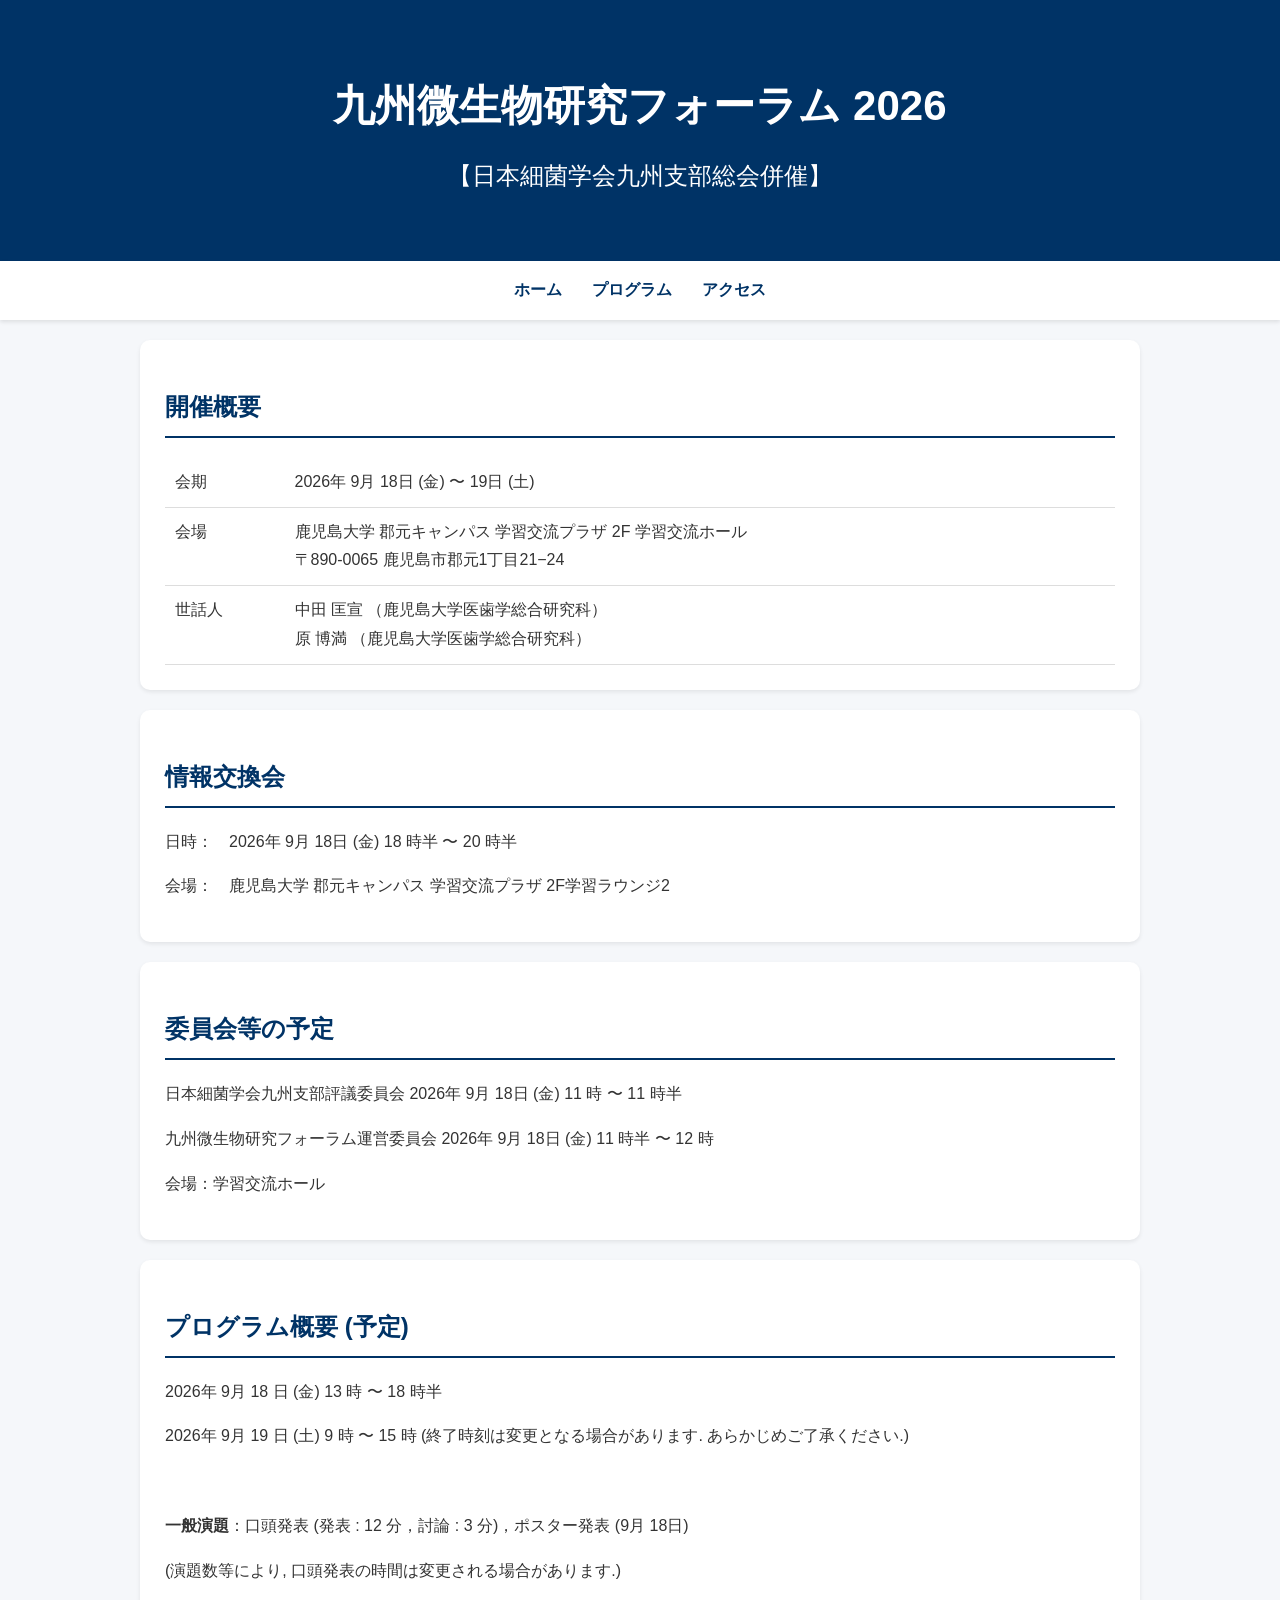
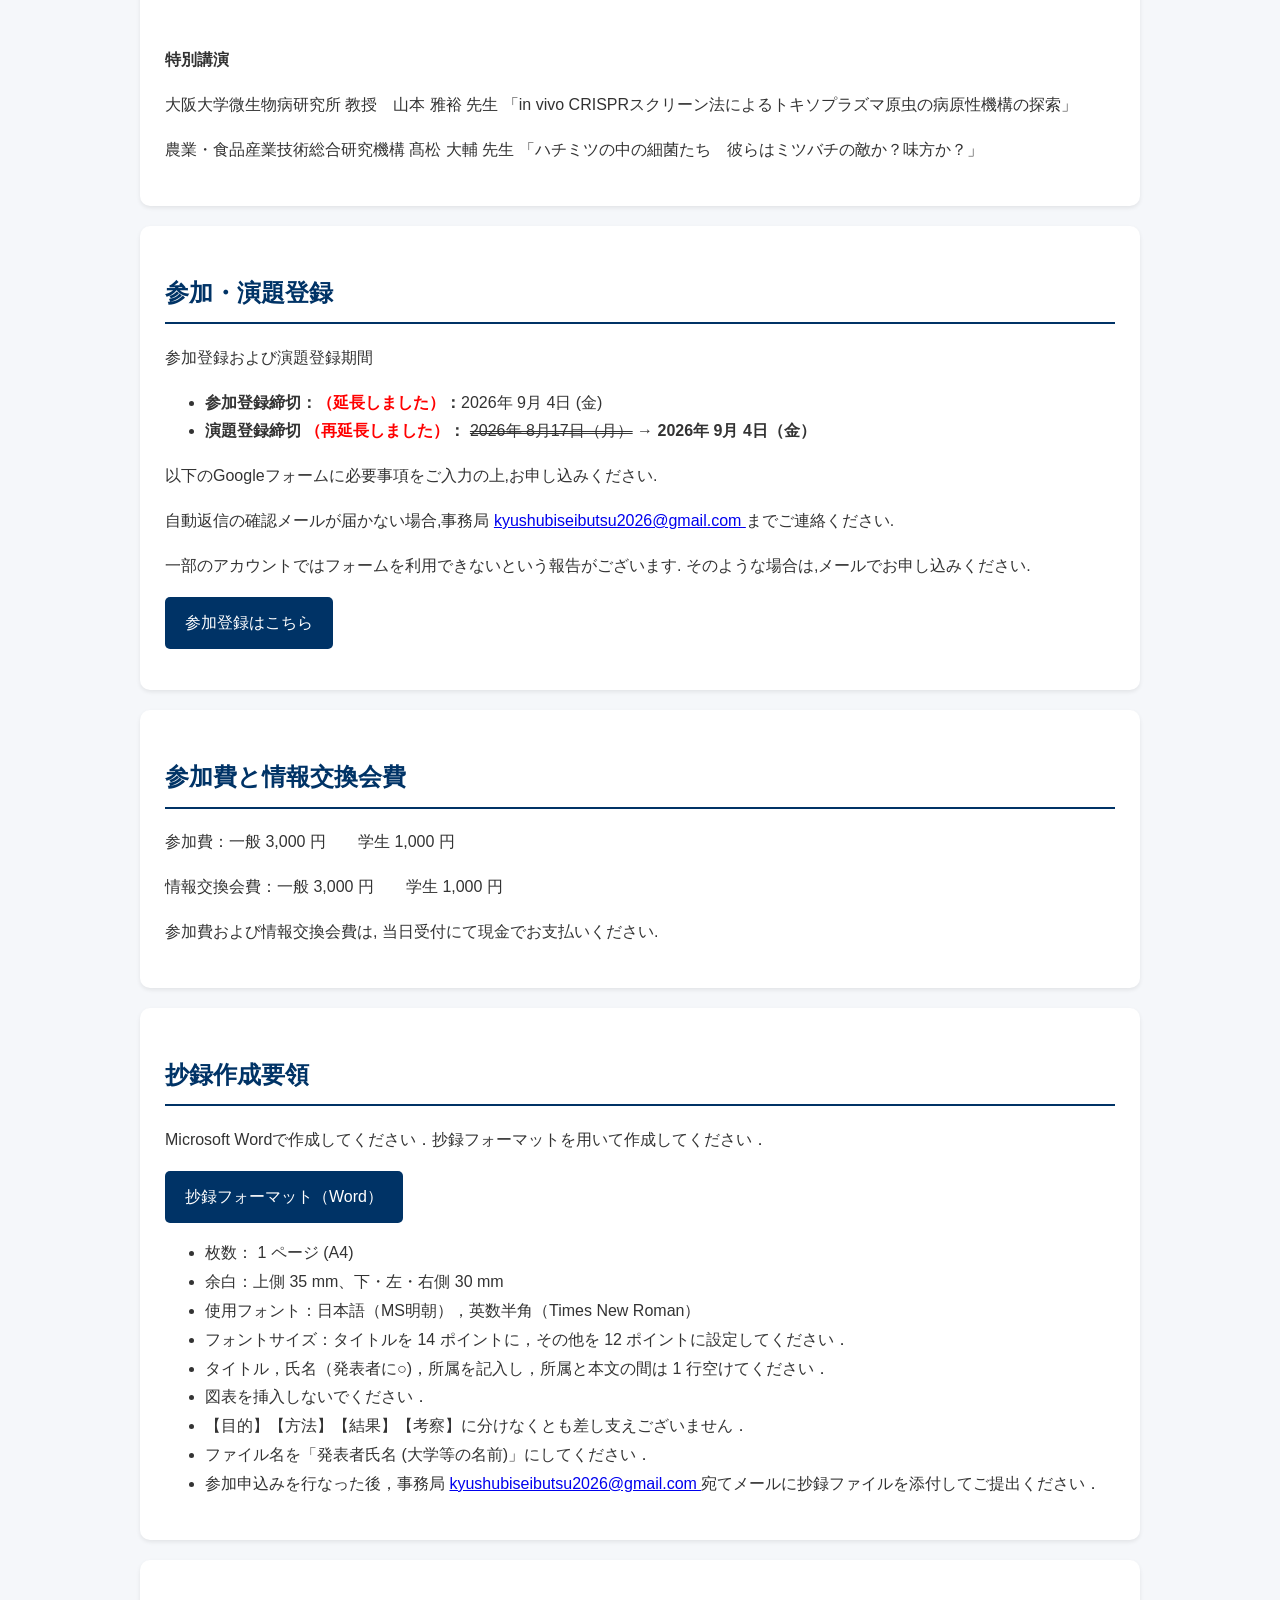
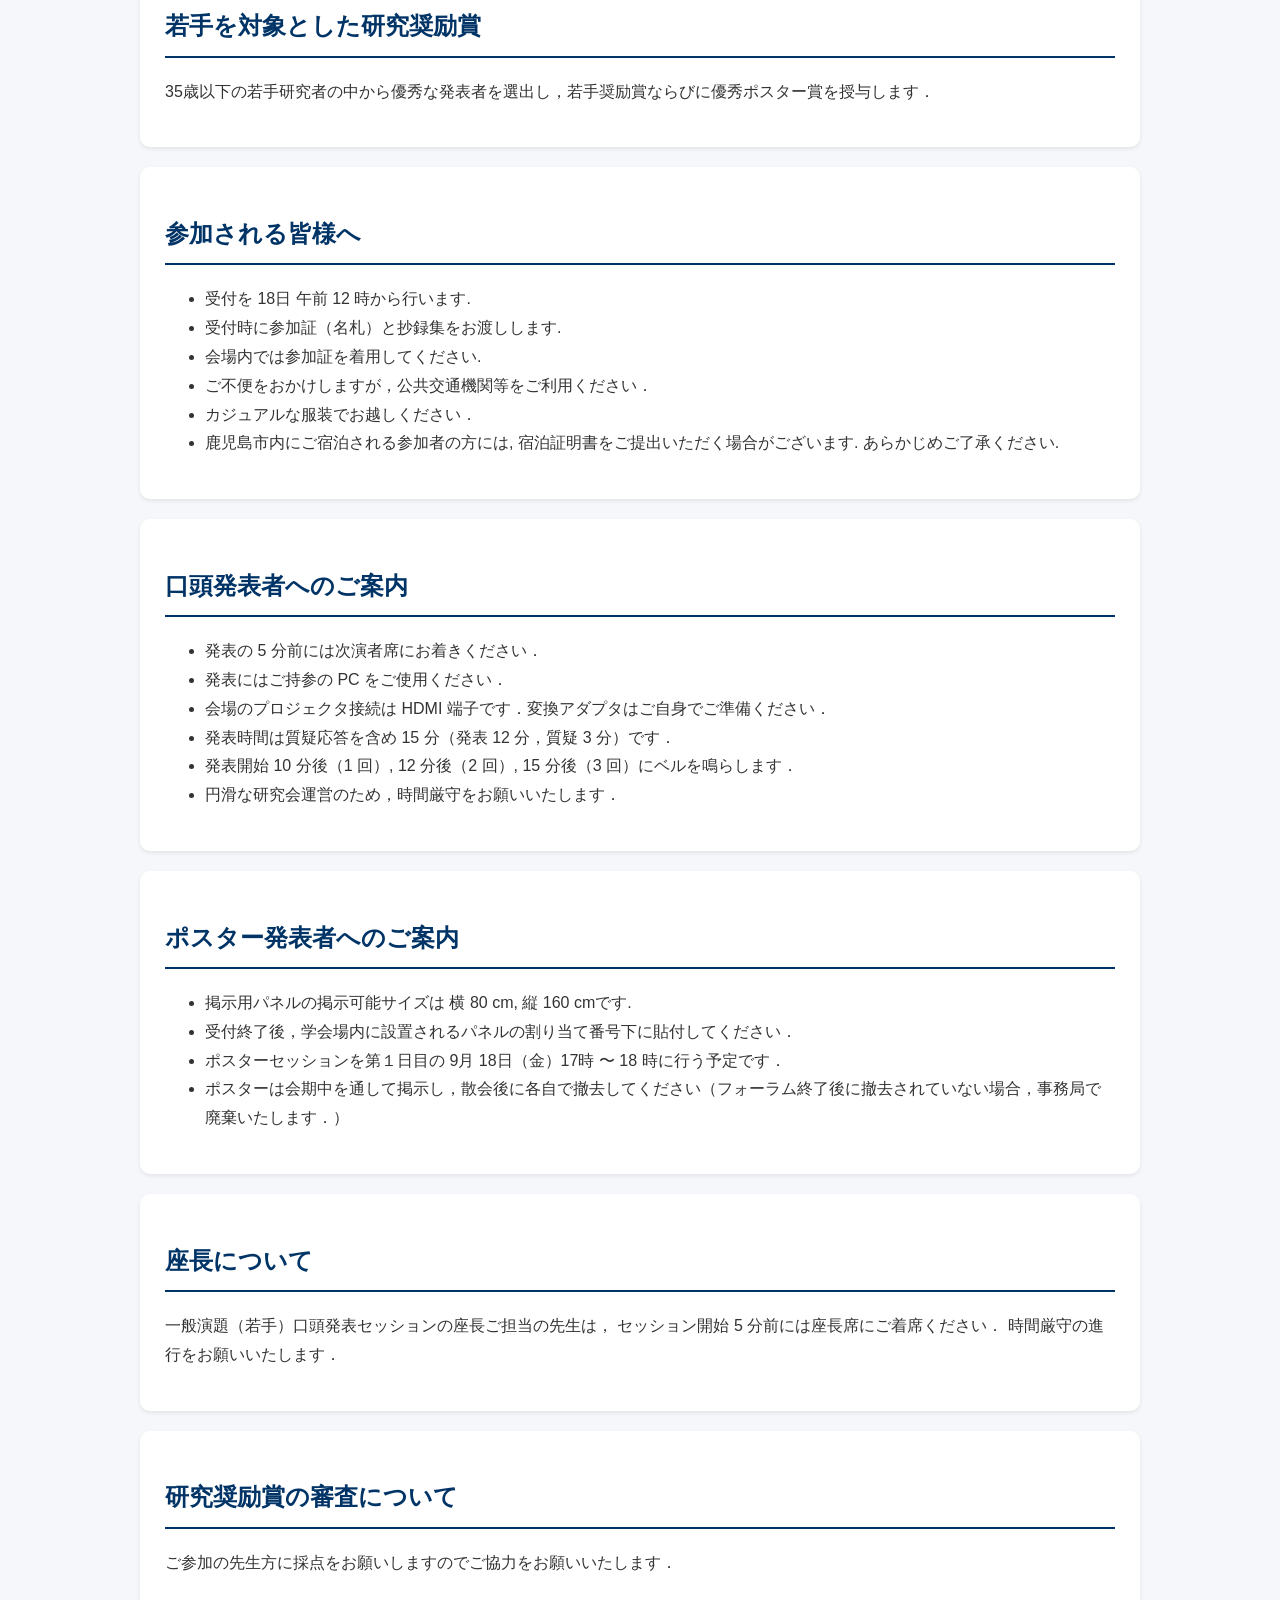
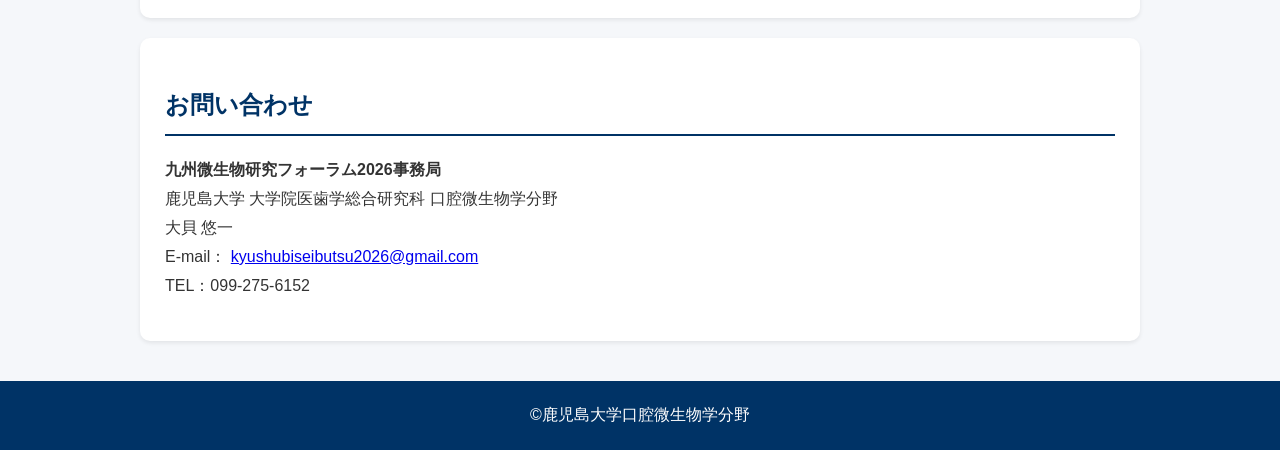
==== commit 01075bd6: "Update index.html" ====
--- a/index.html
+++ b/index.html
@@ -58,12 +58,12 @@
 </p>
 
 <ul>
-<li><strong>参加登録締切：</strong>2026年 8月 28日 (金)</li>
+<li><strong>参加登録締切：<span style="color:red;">（延長しました）</span>：</strong>2026年 9月 4日 (金)</li>
 <li>
 <strong>演題登録締切
-<span style="color:red;">（延長しました）</span>：</strong>
+<span style="color:red;">（再延長しました）</span>：</strong>
 <span style="text-decoration: line-through double;">2026年 8月17日（月）</span>
-→ <strong>2026年 8月24日（月）</strong>
+→ <strong>2026年 9月 4日（金）</strong>
 </li>
 </ul>
 <p>以下のGoogleフォームに必要事項をご入力の上,お申し込みください.</p>
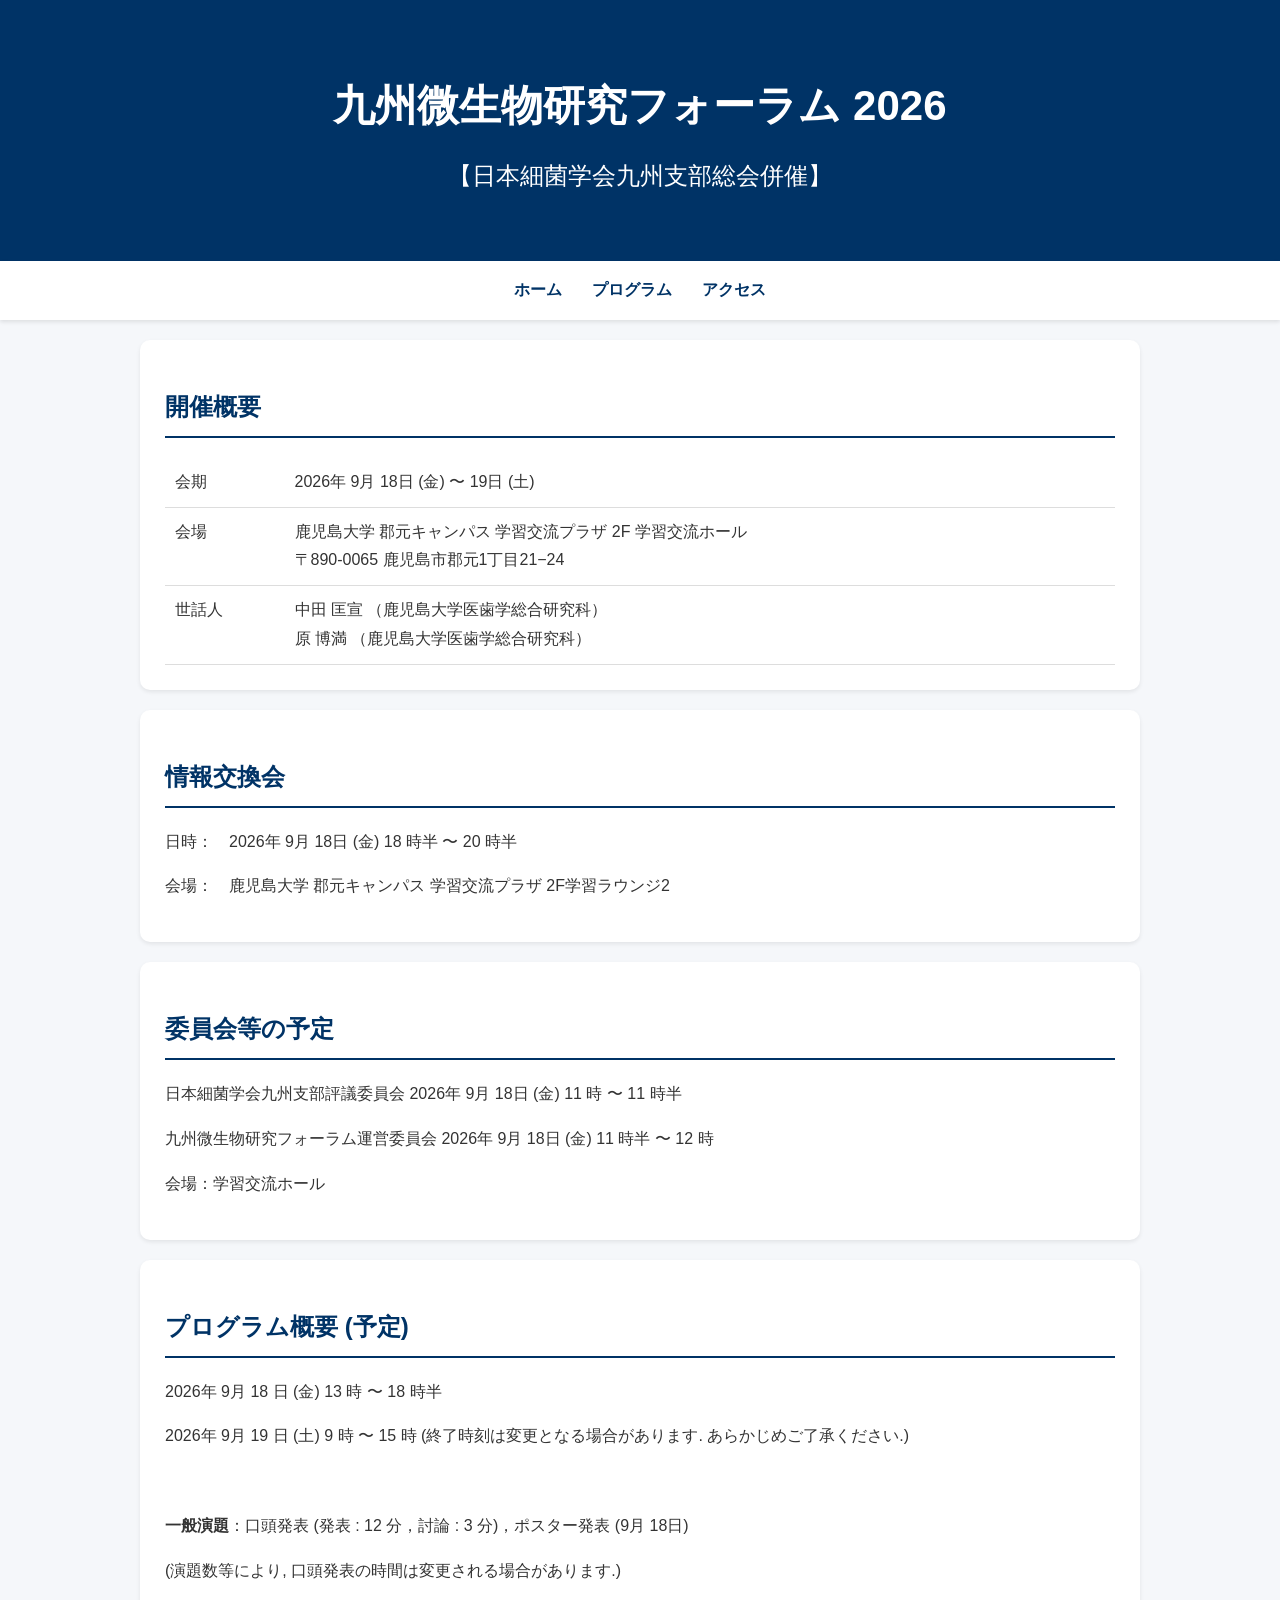
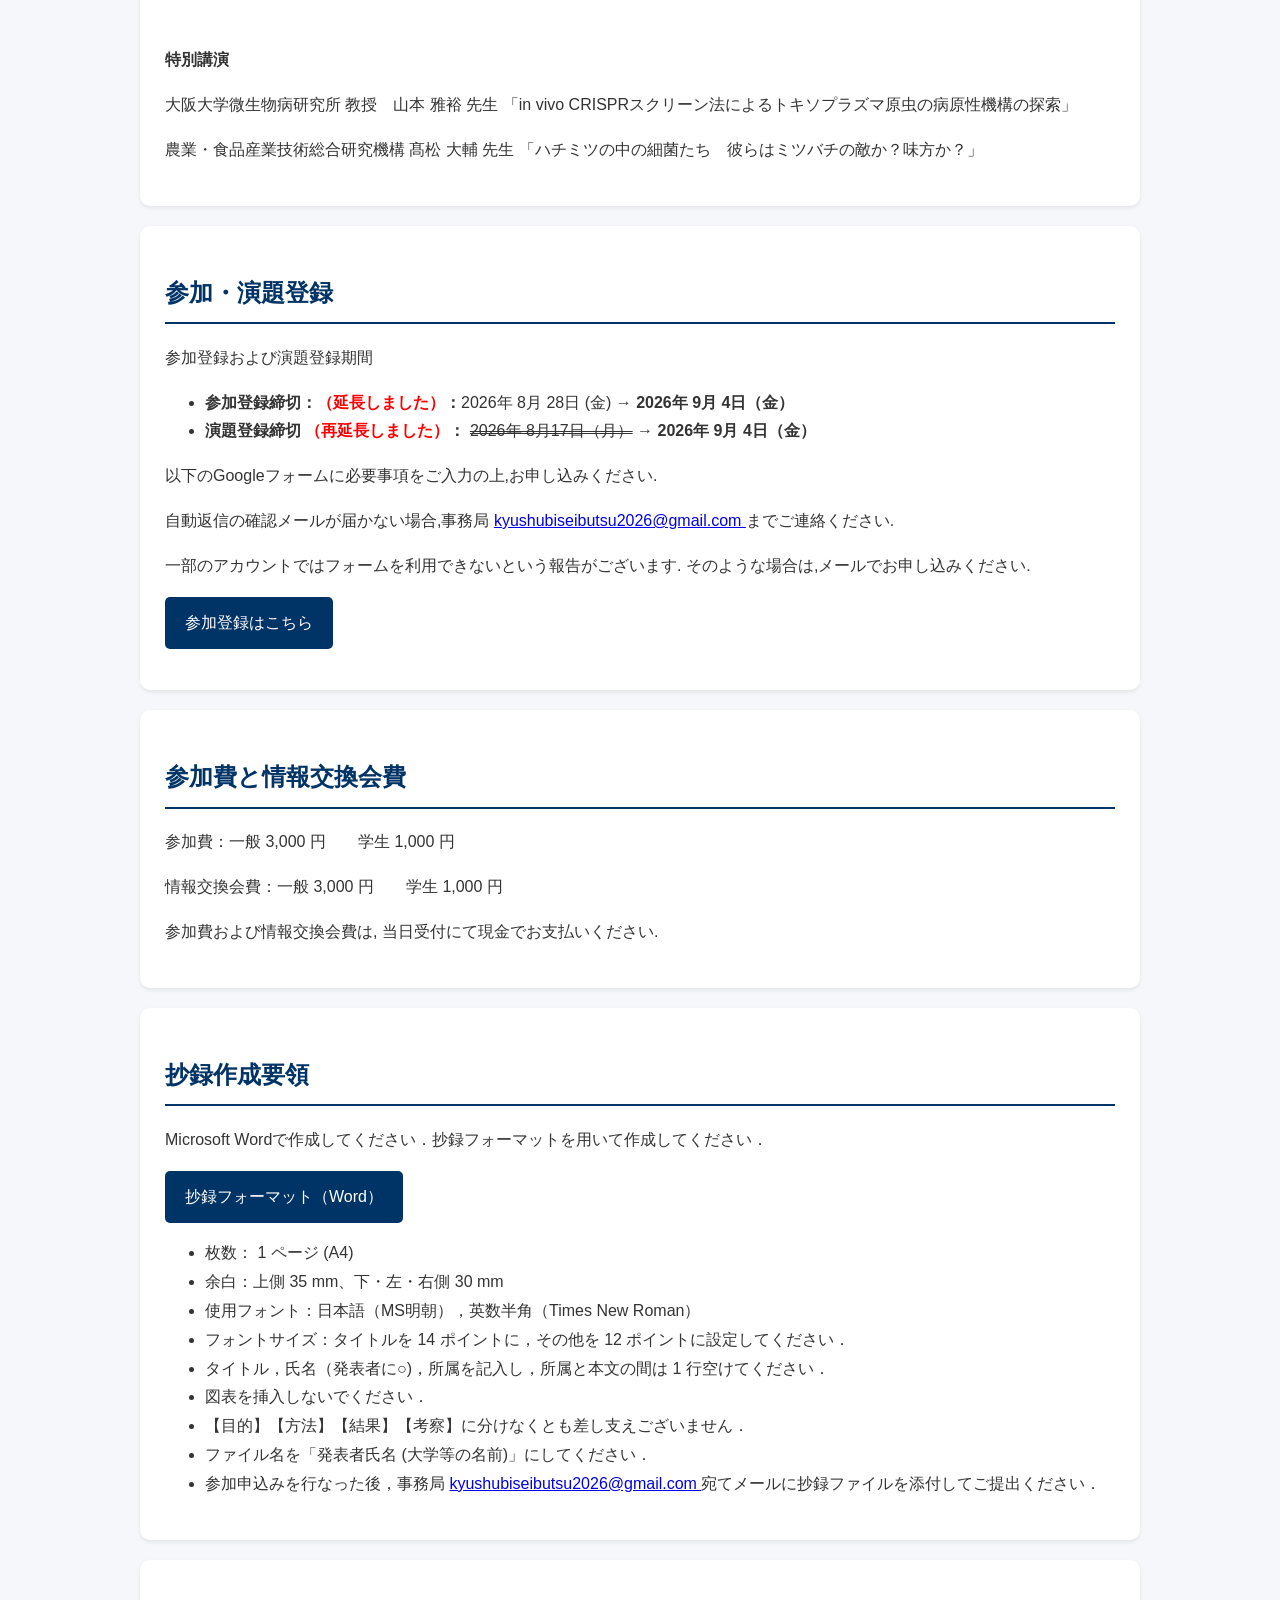
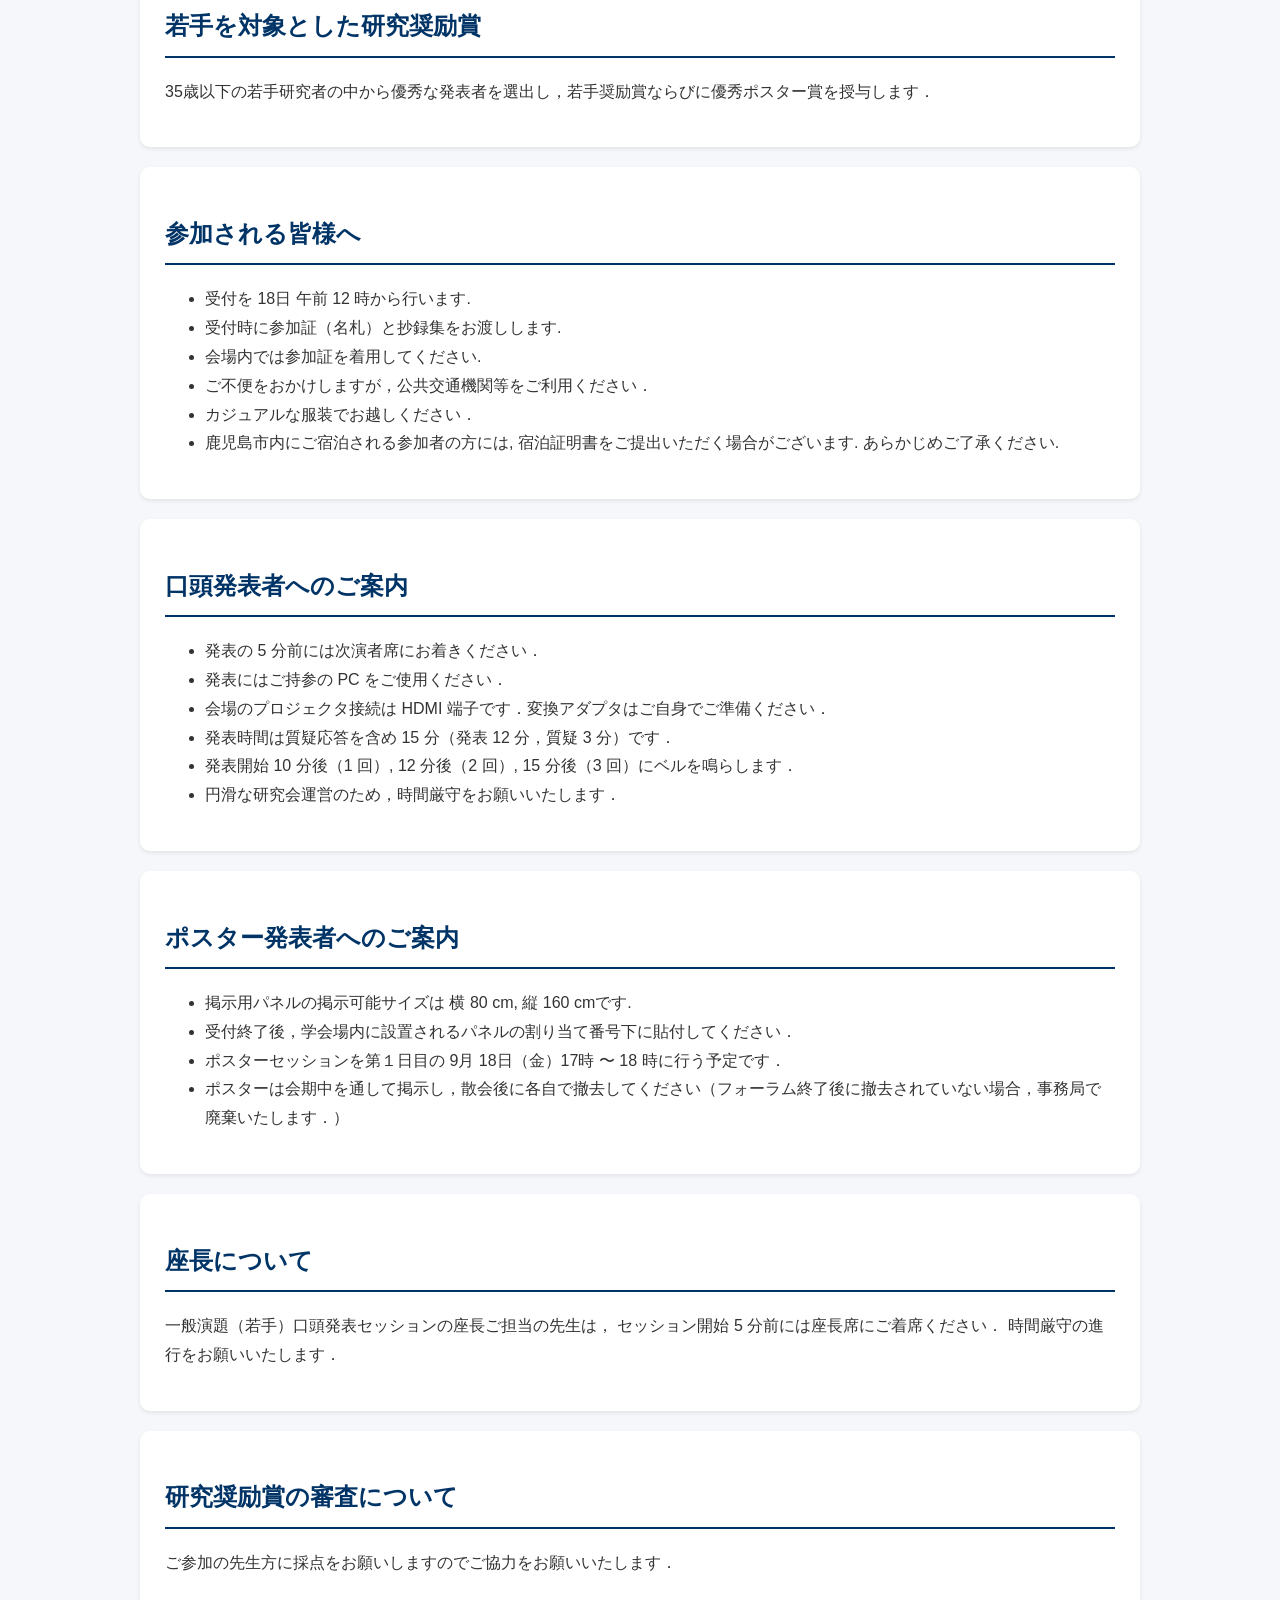
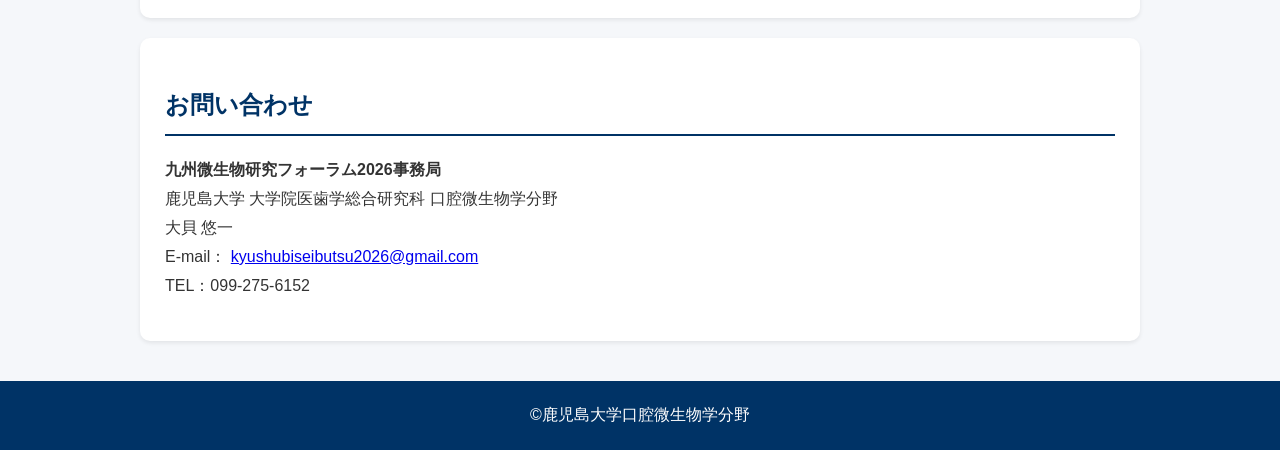
==== commit a194191d: "Update index.html" ====
--- a/index.html
+++ b/index.html
@@ -58,7 +58,8 @@
 </p>
 
 <ul>
-<li><strong>参加登録締切：<span style="color:red;">（延長しました）</span>：</strong>2026年 9月 4日 (金)</li>
+<li><strong>参加登録締切：<span style="color:red;">（延長しました）</span>：</strong>2026年 8月 28日 (金) </span>
+→ <strong>2026年 9月 4日（金）</strong>
 <li>
 <strong>演題登録締切
 <span style="color:red;">（再延長しました）</span>：</strong>
